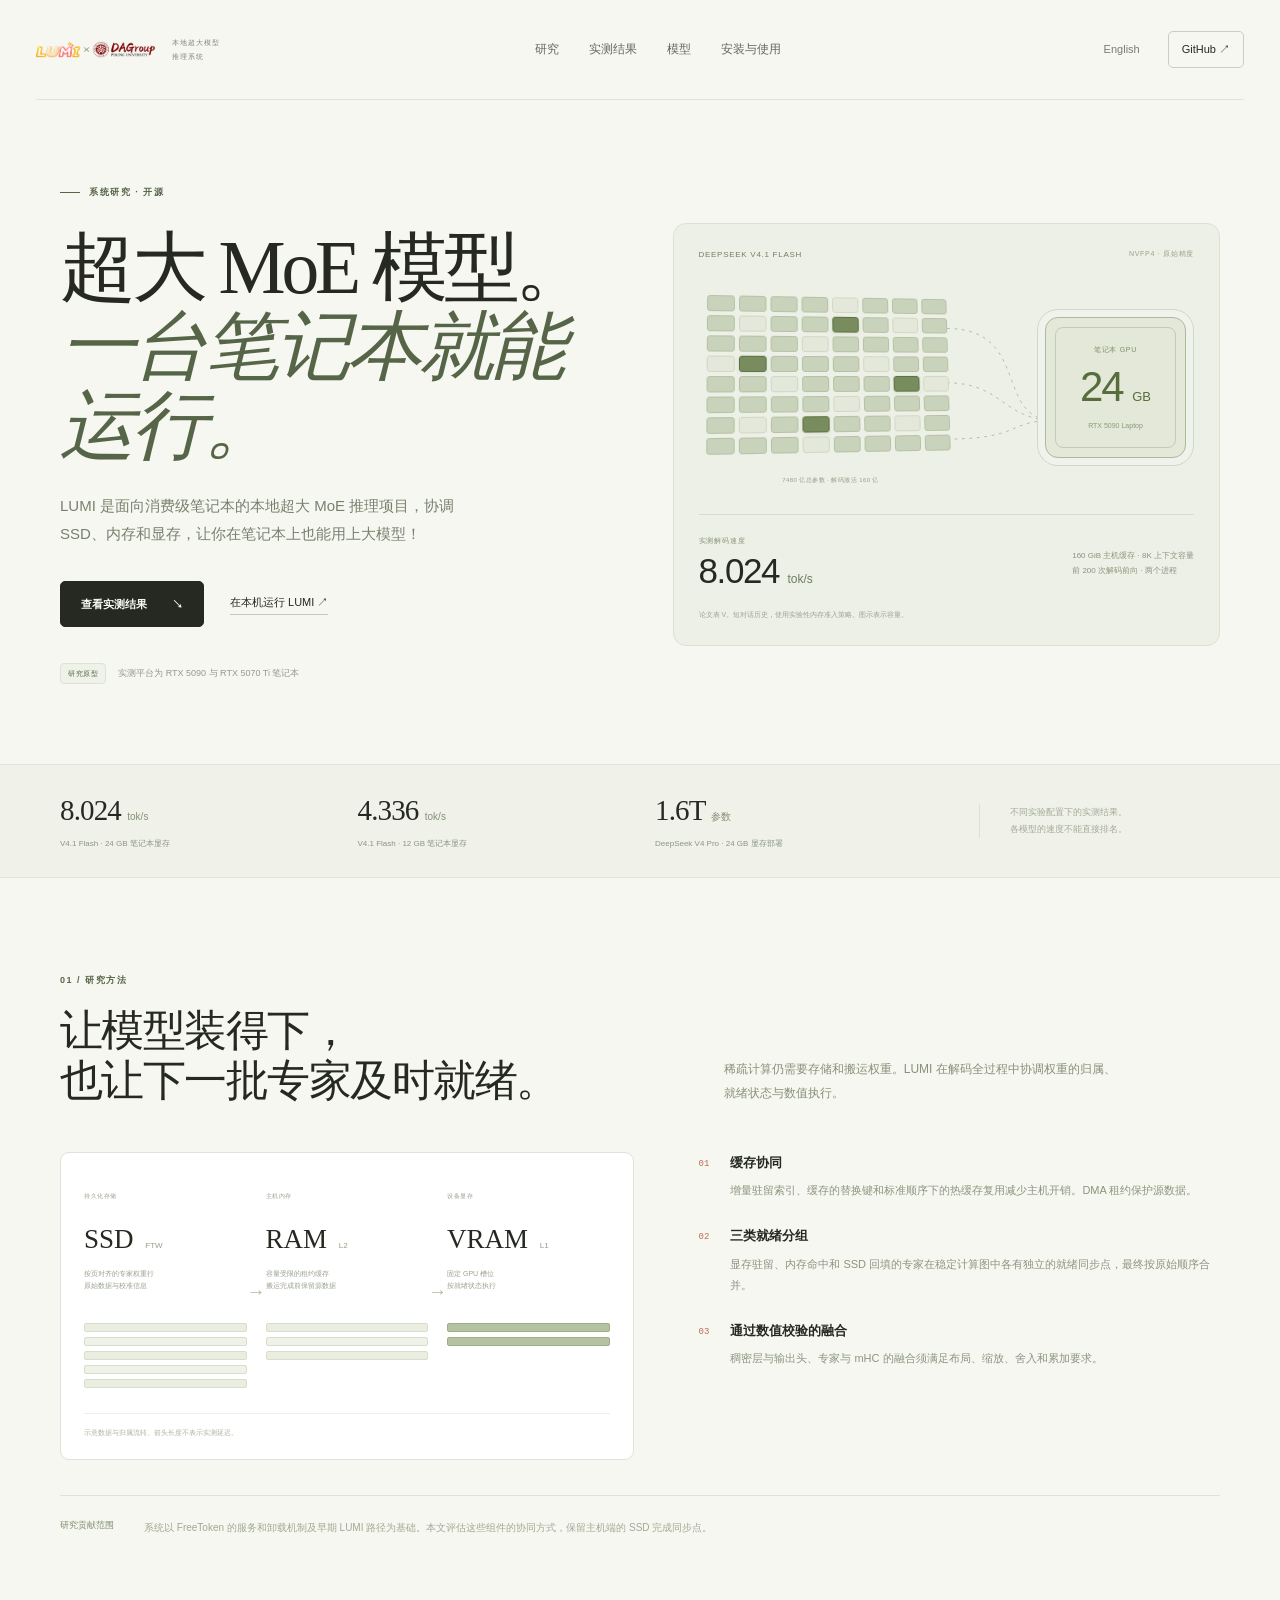
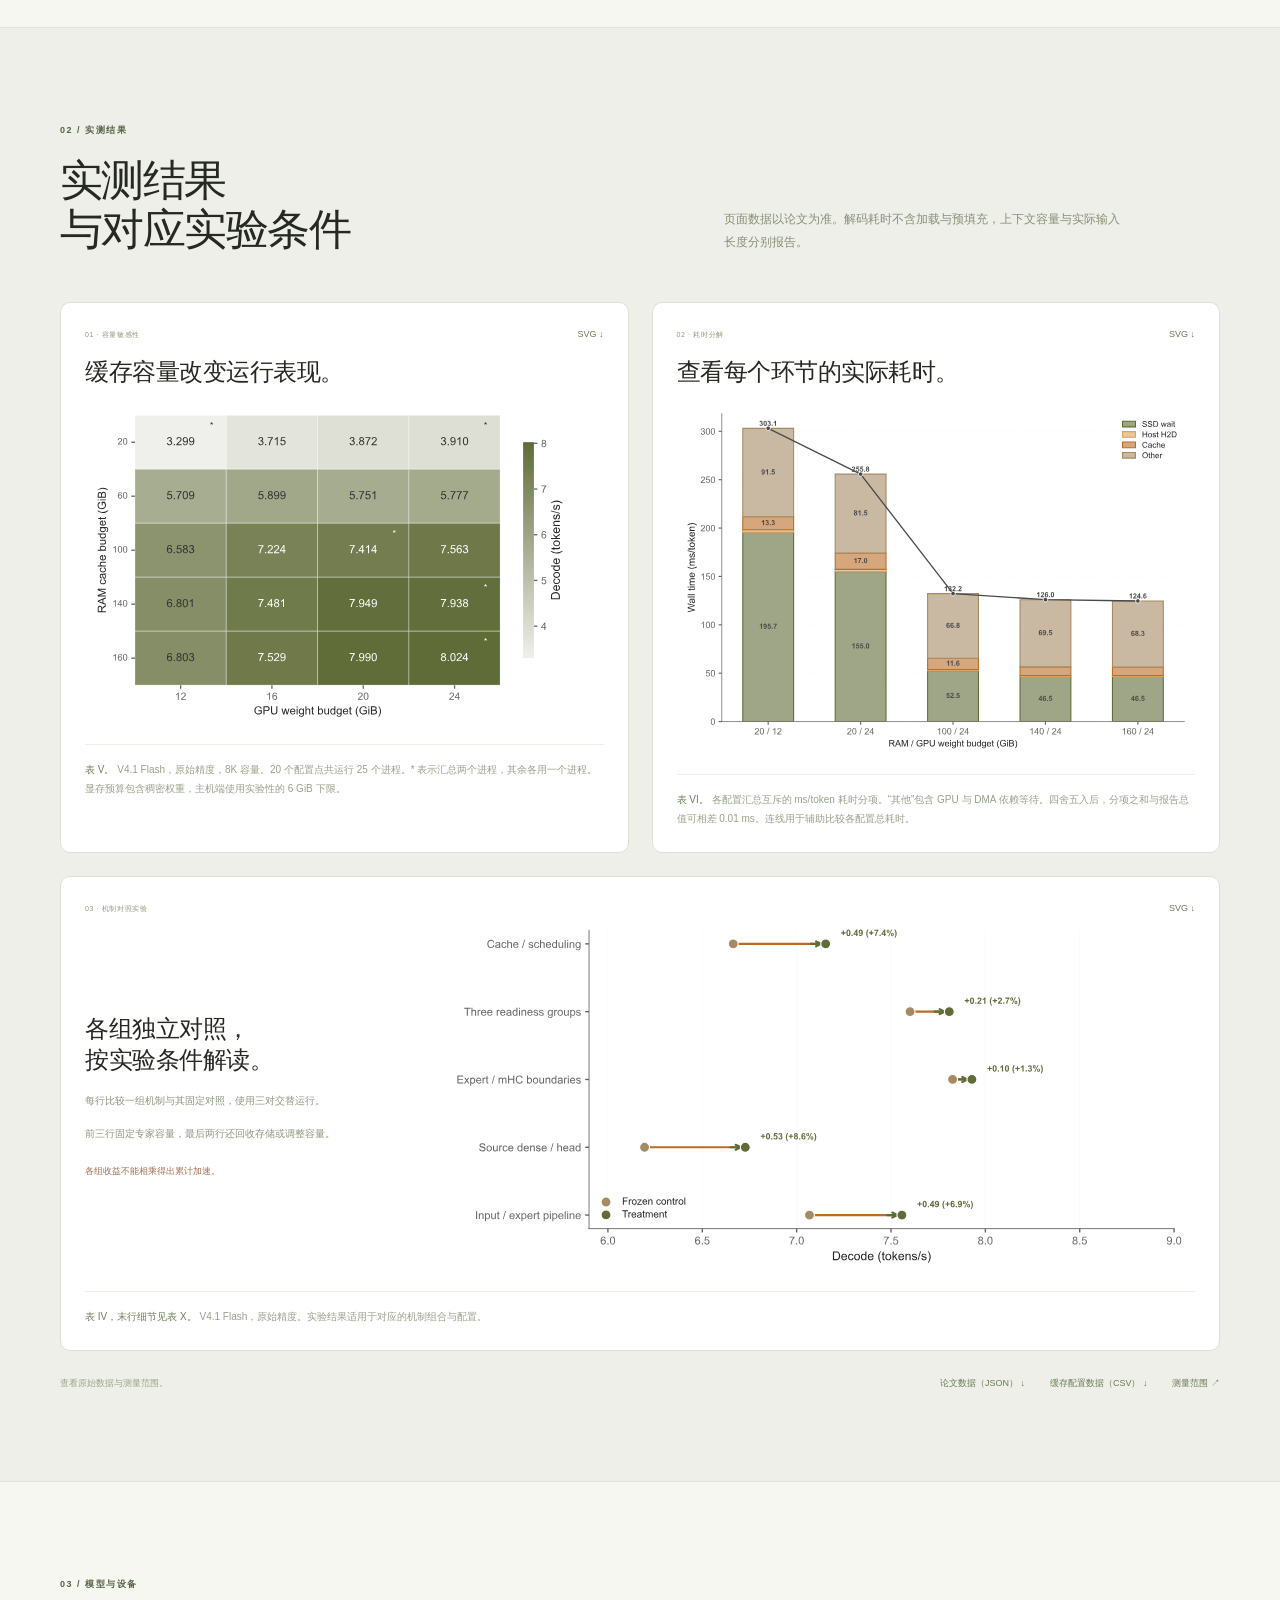
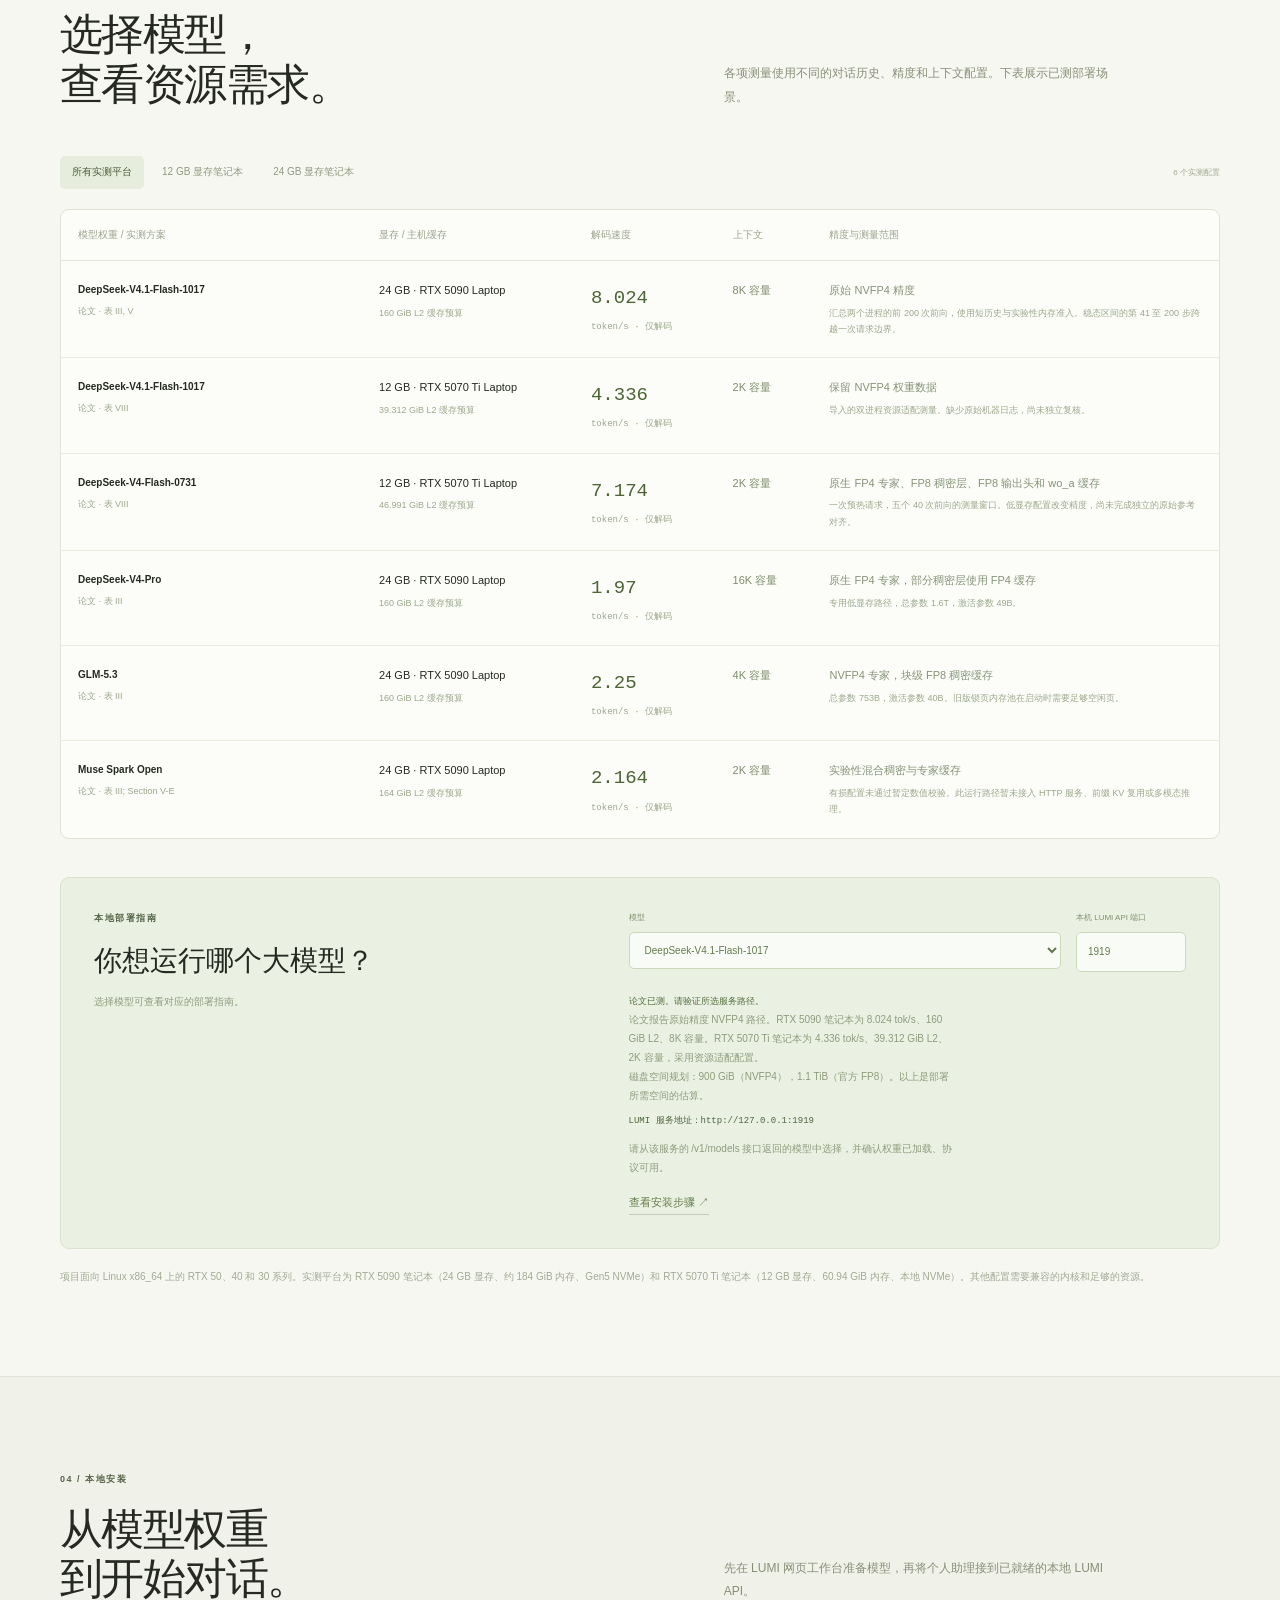
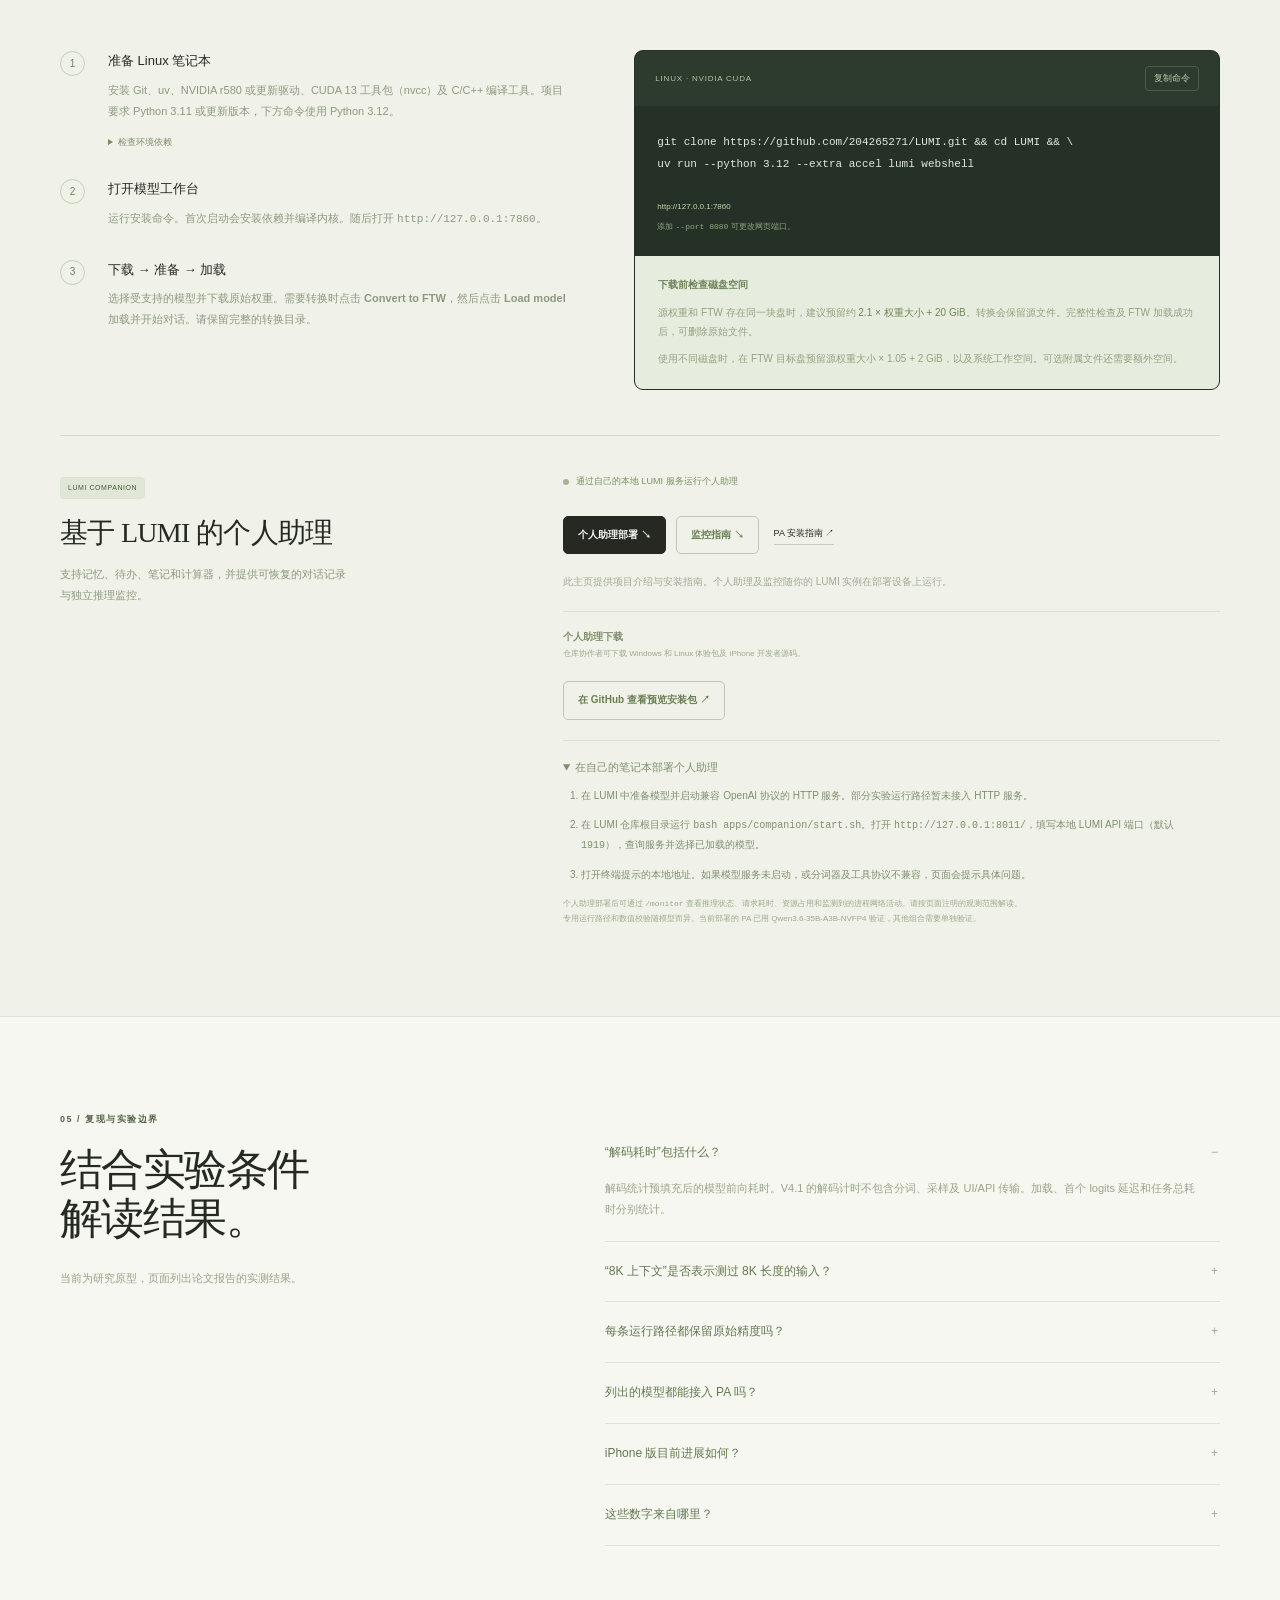
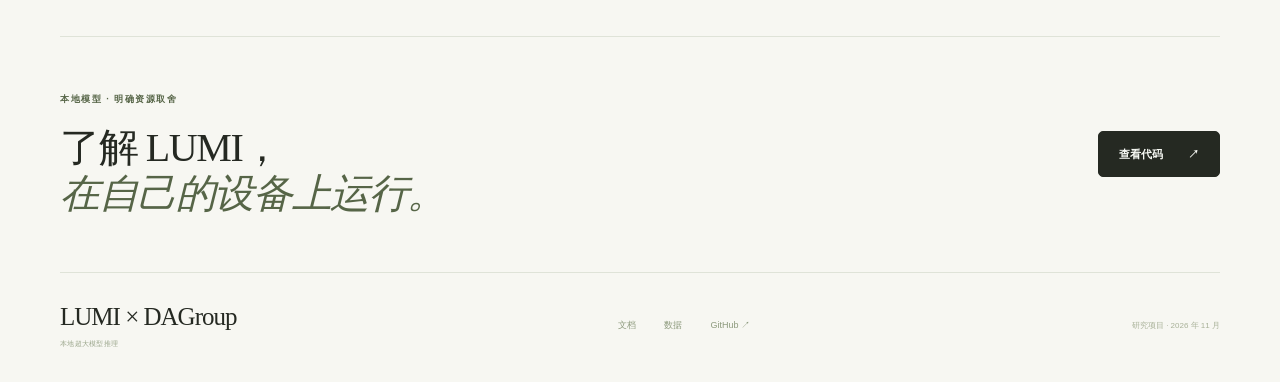
==== zh.html @ c7402ad4 "Add English and Chinese homepage editions" ====
<!doctype html>
<html lang="zh-CN"><head><meta charset="utf-8"><meta name="viewport" content="width=device-width,initial-scale=1"><meta name="description" content="LUMI 协同 SSD、内存与显存，在单张笔记本 GPU 上运行超大 MoE 模型。了解研究成果、实测数据和本地部署方法。"><meta name="theme-color" content="#f7f7f2"><title>LUMI × DAGroup · 本地超大模型推理</title><link rel="icon" type="image/png" href="./assets/lumi-dagroup-icon.png"><link rel="stylesheet" href="./style.css"><link rel="alternate" hreflang="en" href="./index.html"></head>
<body><a class="skip" href="#main">跳转到正文</a>
<header class="site-header"><a class="logo" href="#"><img src="./assets/lumi-dagroup.png" alt="LUMI × DAGroup"><span>本地超大模型<br>推理系统</span></a><nav aria-label="主导航"><a href="#research" data-i18n="navResearch">研究</a><a href="#results" data-i18n="navResults">实测结果</a><a href="#models" data-i18n="navModels">模型</a><a href="#start" data-i18n="navStart">安装与使用</a></nav><div class="header-actions"><a id="language" class="language-link" href="./index.html" lang="en" hreflang="en" aria-label="查看英文版">English</a><a class="code-link" href="https://github.com/204265271/LUMI" target="_blank" rel="noopener">GitHub ↗</a></div></header>
<main id="main"><section class="hero wrap"><div class="hero-copy"><div class="eyebrow"><span class="tiny-line"></span> 系统研究 · 开源</div><h1 data-i18n="heroTitle">超大 MoE 模型。<br><em>一台笔记本就能运行。</em></h1><p class="hero-summary" data-i18n="heroSummary">LUMI 是面向消费级笔记本的本地超大 MoE 推理项目，协调 SSD、内存和显存，让你在笔记本上也能用上大模型！</p><div class="hero-actions"><a class="button primary" href="#results" data-i18n="exploreResults">查看实测结果 <span>↘</span></a><a class="text-button" href="#start" data-i18n="runLocally">在本机运行 LUMI ↗</a></div><div class="hero-foot"><span class="pill">研究原型</span><span data-i18n="heroFoot">实测平台为 RTX 5090 与 RTX 5070 Ti 笔记本</span></div></div>
<div class="hero-visual"><div class="visual-heading"><span>DEEPSEEK V4.1 FLASH</span><span>NVFP4 · 原始精度</span></div><div class="capacity-visual"><div class="weight-field" aria-hidden="true"><div class="weight-grid" id="weightGrid"></div><span class="field-caption">7480 亿总参数 · 解码激活 160 亿</span></div><div class="gpu-block"><div class="chip-line"></div><span>笔记本 GPU</span><b>24 <small>GB</small></b><span class="gpu-caption">RTX 5090 Laptop</span></div><svg class="hero-connection" viewBox="0 0 460 270" aria-hidden="true"><path d="M230 72 C320 72 280 170 345 170"/><path d="M230 130 C290 130 290 170 345 170"/><path d="M230 190 C310 190 295 170 345 170"/></svg></div><div class="hero-result"><div><small>实测解码速度</small><b>8.024 <span>tok/s</span></b></div><p>160 GiB 主机缓存 · 8K 上下文容量<br>前 200 次解码前向 · 两个进程</p></div><div class="visual-note" data-i18n="heroNote">论文表 V。短对话历史，使用实验性内存准入策略。图示表示容量。</div></div></section>
<section class="result-strip"><div class="wrap strip-inner"><div><b>8.024 <small>tok/s</small></b><span>V4.1 Flash · 24 GB 笔记本显存</span></div><div><b>4.336 <small>tok/s</small></b><span>V4.1 Flash · 12 GB 笔记本显存</span></div><div><b>1.6T <small>参数</small></b><span>DeepSeek V4 Pro · 24 GB 显存部署</span></div><p data-i18n="stripNote">不同实验配置下的实测结果。<br>各模型的速度不能直接排名。</p></div></section>

<section id="research" class="wrap section research"><div class="section-top"><div><div class="eyebrow">01 / 研究方法</div><h2 data-i18n="researchTitle">让模型装得下，<br>也让下一批专家及时就绪。</h2></div><p class="section-lead" data-i18n="researchLead">稀疏计算仍需要存储和搬运权重。LUMI 在解码全过程中协调权重的归属、就绪状态与数值执行。</p></div><div class="research-layout"><div class="storage-flow" aria-label="SSD、内存与显存的分层结构"><div class="tier"><small>持久化存储</small><b>SSD <span>FTW</span></b><p>按页对齐的专家权重行<br>原始数据与校准信息</p><div class="tier-rows"><i></i><i></i><i></i><i></i><i></i></div></div><span class="tier-arrow">→</span><div class="tier"><small>主机内存</small><b>RAM <span>L2</span></b><p>容量受限的租约缓存<br>搬运完成前保留源数据</p><div class="tier-rows"><i></i><i></i><i></i></div></div><span class="tier-arrow">→</span><div class="tier gpu-tier"><small>设备显存</small><b>VRAM <span>L1</span></b><p>固定 GPU 槽位<br>按就绪状态执行</p><div class="tier-rows"><i></i><i></i></div></div><p class="flow-caption">示意数据与归属流转。箭头长度不表示实测延迟。</p></div><div class="contributions"><article><span>01</span><div><h3>缓存协同</h3><p>增量驻留索引、缓存的替换键和标准顺序下的热缓存复用减少主机开销。DMA 租约保护源数据。</p></div></article><article><span>02</span><div><h3>三类就绪分组</h3><p>显存驻留、内存命中和 SSD 回填的专家在稳定计算图中各有独立的就绪同步点，最终按原始顺序合并。</p></div></article><article><span>03</span><div><h3>通过数值校验的融合</h3><p>稠密层与输出头、专家与 mHC 的融合须满足布局、缩放、舍入和累加要求。</p></div></article></div></div><div class="research-boundary"><strong>研究贡献范围</strong><p>系统以 FreeToken 的服务和卸载机制及早期 LUMI 路径为基础。本文评估这些组件的协同方式，保留主机端的 SSD 完成同步点。</p></div></section>

<section id="results" class="results-section"><div class="wrap section"><div class="section-top"><div><div class="eyebrow">02 / 实测结果</div><h2 data-i18n="resultsTitle">实测结果<br>与对应实验条件</h2></div><p class="section-lead" data-i18n="resultsLead">页面数据以论文为准。解码耗时不含加载与预填充，上下文容量与实际输入长度分别报告。</p></div>
<div class="evidence-grid"><article class="figure-card"><div class="figure-heading"><span>01 · 容量敏感性</span><a href="./assets/cache-grid.svg" download>SVG ↓</a></div><h3>缓存容量改变运行表现。</h3><a class="figure-image" href="./assets/cache-grid.png" target="_blank" rel="noopener"><img src="./assets/cache-grid.svg" alt="五档内存缓存预算和四档显存权重预算下的解码吞吐量，范围为 3.299 至 8.024 token/s。" loading="lazy"></a><p class="figure-caption"><b>表 V。</b> V4.1 Flash，原始精度，8K 容量。20 个配置点共运行 25 个进程。* 表示汇总两个进程，其余各用一个进程。显存预算包含稠密权重，主机端使用实验性的 6 GiB 下限。</p></article><article class="figure-card"><div class="figure-heading"><span>02 · 耗时分解</span><a href="./assets/wall-partition.svg" download>SVG ↓</a></div><h3>查看每个环节的实际耗时。</h3><a class="figure-image" href="./assets/wall-partition.png" target="_blank" rel="noopener"><img src="./assets/wall-partition.svg" alt="部分缓存配置的耗时分解。“其他”包含排队等待的 GPU 与 DMA 依赖。" loading="lazy"></a><p class="figure-caption"><b>表 VI。</b> 各配置汇总互斥的 ms/token 耗时分项。“其他”包含 GPU 与 DMA 依赖等待。四舍五入后，分项之和与报告总值可相差 0.01 ms。连线用于辅助比较各配置总耗时。</p></article></div>
<article class="figure-card wide-figure"><div class="figure-heading"><span>03 · 机制对照实验</span><a href="./assets/mechanisms.svg" download>SVG ↓</a></div><div class="mechanism-layout"><div><h3>各组独立对照，<br>按实验条件解读。</h3><p>每行比较一组机制与其固定对照，使用三对交替运行。</p><p>前三行固定专家容量，最后两行还回收存储或调整容量。</p><p class="accent-note">各组收益不能相乘得出累计加速。</p></div><a class="figure-image" href="./assets/mechanisms.png" target="_blank" rel="noopener"><img src="./assets/mechanisms.svg" alt="五组机制的对照组与实验组解码速度。各行使用独立对照。" loading="lazy"></a></div><p class="figure-caption"><b>表 IV，末行细节见表 X。</b> V4.1 Flash，原始精度。实验结果适用于对应的机制组合与配置。</p></article>
<div class="data-access"><span>查看原始数据与测量范围。</span><div><a href="./data/results.json" download>论文数据（JSON） ↓</a><a href="./data/cache-grid.csv" download>缓存配置数据（CSV） ↓</a><a href="#scope">测量范围 ↗</a></div></div></div></section>

<section id="models" class="wrap section"><div class="section-top"><div><div class="eyebrow">03 / 模型与设备</div><h2 data-i18n="modelsTitle">选择模型，<br>查看资源需求。</h2></div><p class="section-lead">各项测量使用不同的对话历史、精度和上下文配置。下表展示已测部署场景。</p></div><div class="model-toolbar"><div class="filters" role="group" aria-label="按实测笔记本平台筛选"><button class="selected" data-filter="all">所有实测平台</button><button data-filter="12">12 GB 显存笔记本</button><button data-filter="24">24 GB 显存笔记本</button></div><span id="modelCount"></span></div><div class="table-frame"><table class="model-table"><thead><tr><th>模型权重 / 实测方案</th><th>显存 / 主机缓存</th><th>解码速度</th><th>上下文</th><th>精度与测量范围</th></tr></thead><tbody id="deploymentRows"></tbody></table></div>
<div class="model-planner"><div><div class="eyebrow">本地部署指南</div><h3>你想运行哪个大模型？</h3><p>选择模型可查看对应的部署指南。</p></div><div class="planner-form"><label for="modelSelect">模型</label><select id="modelSelect"></select><label for="apiPort">本机 LUMI API 端口</label><input id="apiPort" type="number" min="1024" max="65535" value="1919"><div id="modelPlan" class="model-plan" aria-live="polite"></div><a href="#start" class="text-button">查看安装步骤 ↗</a></div></div><p class="small-note">项目面向 Linux x86_64 上的 RTX 50、40 和 30 系列。实测平台为 RTX 5090 笔记本（24 GB 显存、约 184 GiB 内存、Gen5 NVMe）和 RTX 5070 Ti 笔记本（12 GB 显存、60.94 GiB 内存、本地 NVMe）。其他配置需要兼容的内核和足够的资源。</p></section>

<section id="start" class="start-section"><div class="wrap section"><div class="section-top"><div><div class="eyebrow">04 / 本地安装</div><h2 data-i18n="startTitle">从模型权重<br>到开始对话。</h2></div><p class="section-lead">先在 LUMI 网页工作台准备模型，再将个人助理接到已就绪的本地 LUMI API。</p></div><div class="install-layout"><div class="install-steps"><article><span>1</span><div><h3>准备 Linux 笔记本</h3><p>安装 Git、uv、NVIDIA r580 或更新驱动、CUDA 13 工具包（nvcc）及 C/C++ 编译工具。项目要求 Python 3.11 或更新版本，下方命令使用 Python 3.12。</p><details><summary>检查环境依赖</summary><pre>nvidia-smi
nvcc --version
git --version
uv --version
g++ --version</pre></details></div></article><article><span>2</span><div><h3>打开模型工作台</h3><p>运行安装命令。首次启动会安装依赖并编译内核。随后打开 <code>http://127.0.0.1:7860</code>。</p></div></article><article><span>3</span><div><h3>下载 → 准备 → 加载</h3><p>选择受支持的模型并下载原始权重。需要转换时点击 <b>Convert to FTW</b>，然后点击 <b>Load model</b> 加载并开始对话。请保留完整的转换目录。</p></div></article></div><div class="command-panel"><div class="command-title"><span>LINUX · NVIDIA CUDA</span><button data-copy="installCommand">复制命令</button></div><pre id="installCommand">git clone https://github.com/204265271/LUMI.git &amp;&amp; cd LUMI &amp;&amp; \
uv run --python 3.12 --extra accel lumi webshell</pre><div class="command-bottom"><span>http://127.0.0.1:7860</span><span>添加 <code>--port 8080</code> 可更改网页端口。</span></div><div class="disk-note"><h4>下载前检查磁盘空间</h4><p>源权重和 FTW 存在同一块盘时，建议预留约 <b>2.1 × 权重大小 + 20 GiB</b>。转换会保留源文件。完整性检查及 FTW 加载成功后，可删除原始文件。</p><p>使用不同磁盘时，在 FTW 目标盘预留源权重大小 × 1.05 + 2 GiB，以及系统工作空间。可选附属文件还需要额外空间。</p></div></div></div>
<div class="pa-guide"><div class="pa-guide-heading"><span class="pill dark">LUMI COMPANION</span><h3>基于 LUMI 的个人助理</h3><p>支持记忆、待办、笔记和计算器，并提供可恢复的对话记录与独立推理监控。</p></div><div class="pa-guide-content"><div class="live-status"><i id="statusDot"></i><span id="liveStatus">在自己的设备上运行个人助理</span><small id="liveModel"></small></div><div class="pa-actions"><a class="button primary" id="companionLink" href="#pa-setup">个人助理部署 ↘</a><a class="button outline" id="monitorLink" href="#pa-monitoring">监控指南 ↘</a><a class="text-button" href="https://github.com/204265271/LUMI/blob/main/apps/companion/README.md" target="_blank" rel="noopener">PA 安装指南 ↗</a></div><p class="small-note">此主页提供项目介绍与安装指南。个人助理及监控随你的 LUMI 实例在部署设备上运行。</p><section id="pa-downloads" class="pa-instructions"><h4>个人助理下载</h4><p>仓库协作者可下载 Windows 和 Linux 体验包及 iPhone 开发者源码。</p><div class="pa-actions"><a class="button outline" href="https://github.com/204265271/LUMI/releases/tag/pa-preview-setup2">在 GitHub 查看预览安装包 ↗</a></div></section><details id="pa-setup" class="pa-instructions" open><summary>在自己的笔记本部署个人助理</summary><ol><li>在 LUMI 中准备模型并启动兼容 OpenAI 协议的 HTTP 服务。部分实验运行路径暂未接入 HTTP 服务。</li><li>在 LUMI 仓库根目录运行 <code>bash apps/companion/start.sh</code>。打开 <code>http://127.0.0.1:8011/</code>，填写本地 LUMI API 端口（默认 <code>1919</code>），查询服务并选择已加载的模型。</li><li>打开终端提示的本地地址。如果模型服务未启动，或分词器及工具协议不兼容，页面会提示具体问题。</li></ol><p id="pa-monitoring">个人助理部署后可通过 <code>/monitor</code> 查看推理状态、请求耗时、资源占用和监测到的进程网络活动。请按页面注明的观测范围解读。</p><p>专用运行路径和数值校验随模型而异。当前部署的 PA 已用 Qwen3.6-35B-A3B-NVFP4 验证，其他组合需要单独验证。</p></details></div></div></div></section>

<section id="scope" class="wrap section scope-section"><div class="eyebrow">05 / 复现与实验边界</div><div class="scope-layout"><div><h2 data-i18n="scopeTitle">结合实验条件<br>解读结果。</h2><p>当前为研究原型，页面列出论文报告的实测结果。</p></div><div class="faq"><details open><summary>“解码耗时”包括什么？</summary><p>解码统计预填充后的模型前向耗时。V4.1 的解码计时不包含分词、采样及 UI/API 传输。加载、首个 logits 延迟和任务总耗时分别统计。</p></details><details><summary>“8K 上下文”是否表示测过 8K 长度的输入？</summary><p>除非明确报告实际输入长度，这里指分配的上下文容量。主要解码实验使用短历史。已填充状态的数值对齐检查不覆盖满长预填充性能和长文档准确率。</p></details><details><summary>每条运行路径都保留原始精度吗？</summary><p>V4.1 原始精度、低显存稠密缓存和 Muse 有损实验是不同配置。Muse 可选混合缓存未通过暂定数值校验。各项结果都注明了精度设置。</p></details><details><summary>列出的模型都能接入 PA 吗？</summary><p>接入需要已部署的 LUMI HTTP 服务、兼容的分词和工具协议。Muse 的实验运行路径尚未接入 HTTP，Qwen3.8-Flash-Next 是计划中的集成项。</p></details><details><summary>iPhone 版目前进展如何？</summary><p>iPhone 版的目标是在设备上离线推理。开发者可用 Xcode 构建当前源码，面向普通测试用户的签名分发仍待完成。</p></details><details><summary>这些数字来自哪里？</summary><p>数据以论文手稿 <i>LUMI: Efficient Large MoE Inference on a Single Laptop GPU</i> 为准。导入的 5070 Ti 结果有对应的验证范围说明。上方提供表格数据下载。</p></details></div></div></section>
<section class="closing wrap"><div><span class="eyebrow">本地模型 · 明确资源取舍</span><h2>了解 LUMI，<br><em>在自己的设备上运行。</em></h2></div><a class="button primary" href="https://github.com/204265271/LUMI" target="_blank" rel="noopener">查看代码 <span>↗</span></a></section>
</main><footer class="wrap"><a class="footer-logo" href="#">LUMI × DAGroup<span>本地超大模型推理</span></a><div><a href="#start">文档</a><a href="./data/results.json">数据</a><a href="https://github.com/204265271/LUMI" target="_blank" rel="noopener">GitHub ↗</a></div><small>研究项目 · 2026 年 11 月</small></footer><div id="toast" role="status" class="toast hidden"></div><script src="./site-config.js" defer></script><script src="./zh.js" defer></script><script src="./app.js?v=2" defer></script></body></html>
---- style.css ----
:root{--bg:#f7f7f2;--paper:#fff;--ink:#252922;--muted:#767d71;--line:#dfe3d8;--olive:#566547;--orange:#b96e4e;--pale:#eaf0e1;--soft:#eeeee6}*{box-sizing:border-box}html{scroll-behavior:smooth;scroll-padding-top:90px}body{margin:0;background:var(--bg);color:var(--ink);font:14px/1.65 Arial,"Microsoft YaHei",sans-serif;-webkit-font-smoothing:antialiased}button,input,select{font:inherit}a{color:inherit;text-decoration:none}button,a,input,select,summary{outline-offset:5px}button,summary{cursor:pointer}button{color:inherit}img{max-width:100%;display:block}h1,h2,h3,h4,p{margin:0}button{border:0;background:none}.wrap{width:min(1160px,calc(100% - 72px));margin-inline:auto}.site-header{height:100px;display:flex;align-items:center;justify-content:space-between;width:min(1360px,calc(100% - 72px));margin:auto;border-bottom:1px solid var(--line);gap:25px}.logo{display:flex;align-items:center;gap:17px}.logo img{width:119px;height:54px;object-fit:contain}.logo span{font-size:7px;letter-spacing:.14em;color:#818777;line-height:1.9}.site-header nav{display:flex;gap:30px;font-size:12px;color:#62695b}.site-header nav a:hover{color:var(--orange)}.header-actions{display:flex;align-items:center;gap:20px;font-size:11px}.language-link{color:var(--muted);padding:8px;white-space:nowrap}.code-link{border:1px solid #c7cfc0;padding:8px 13px;border-radius:5px}.hero{display:grid;grid-template-columns:1fr 1fr;gap:65px;align-items:center;padding-top:85px;padding-bottom:80px}.eyebrow{font-size:9px;letter-spacing:.17em;font-weight:600;color:var(--olive);display:flex;align-items:center;gap:9px}.tiny-line{display:inline-block;width:20px;height:1px;background:var(--olive)}h1{font:500 clamp(52px,5.9vw,82px)/1.05 Georgia,"Times New Roman","Microsoft YaHei",serif;letter-spacing:-.055em;margin-top:28px}h1 em,h2 em{font-weight:400;color:var(--olive)}.hero-summary{font-size:15px;color:#77816d;max-width:410px;line-height:1.9;margin-top:26px}.hero-actions{display:flex;align-items:center;gap:26px;margin-top:32px}.button{display:inline-flex;align-items:center;justify-content:center;gap:25px;border-radius:5px;padding:13px 20px;font-size:11px;font-weight:600;white-space:nowrap;transition:background .15s,transform .15s}.button.primary{background:var(--ink);color:#f8faf5;border:1px solid var(--ink)}.button.primary:hover{background:var(--olive);border-color:var(--olive);transform:translateY(-1px)}.text-button{font-size:11px;border-bottom:1px solid #c3cbb9;padding-bottom:3px}.text-button:hover{color:var(--orange)}.hero-foot{display:flex;gap:12px;align-items:center;margin-top:36px;font-size:9px;color:#939a8a}.pill{display:inline-block;border:1px solid #dce4d1;border-radius:4px;padding:4px 7px;font-size:7px;letter-spacing:.08em;color:var(--olive);background:#eef2e9;white-space:nowrap}.pill.dark{background:#e1e7d7;color:#45563b}.hero-visual{background:#edf0e6;border:1px solid #dce1d0;border-radius:13px;padding:24px 25px;position:relative}.visual-heading{display:flex;justify-content:space-between;font-size:8px;letter-spacing:.09em;color:#747f65;gap:12px}.visual-heading span:last-child{color:#97a087;font-size:7px}.capacity-visual{height:253px;position:relative;display:flex;align-items:center;justify-content:space-between;padding:25px 8px 25px 4px}.weight-field{width:53%;z-index:2}.weight-grid{display:grid;grid-template-columns:repeat(8,1fr);gap:4px;transform:perspective(600px) rotateY(8deg) rotateX(5deg);padding:6px}.weight-grid i{height:16px;background:#c9d2bb;border:1px solid #b6c1a4;border-radius:3px}.weight-grid i:nth-child(5n){background:#e4e8db;border-color:#cfd8c1}.weight-grid i:nth-child(13n){background:#788c5e;border-color:#5b7240;box-shadow:0 1px 4px #3e5e321f}.field-caption{font-size:6px;letter-spacing:.07em;display:block;text-align:center;margin-top:18px;color:#939d85}.gpu-block{width:141px;height:141px;border:1px solid #adb99d;display:flex;align-items:center;justify-content:center;flex-direction:column;border-radius:13px;background:#e3e8d9;box-shadow:0 0 0 7px #f0f3eb,0 0 0 8px #d1d9c5;z-index:3;position:relative}.gpu-block>span:first-of-type{font-size:7px;letter-spacing:.1em;color:#7c8d68}.gpu-block b{font-size:42px;font-weight:500;color:#576d3c;letter-spacing:-.05em;line-height:1.3;margin-top:4px}.gpu-block b small{font-size:13px;letter-spacing:0}.gpu-caption{font-size:7px;color:#8b9c76;margin-top:6px}.chip-line{position:absolute;inset:9px;border:1px solid #c1cdb0;border-radius:8px;pointer-events:none}.hero-connection{position:absolute;inset:0;width:100%;height:100%;pointer-events:none;z-index:1}.hero-connection path{stroke:#aebca0;fill:none;stroke-width:1;stroke-dasharray:3 5}.hero-result{border-top:1px solid #d4ddc7;padding-top:20px;display:flex;align-items:center;justify-content:space-between;gap:20px}.hero-result small{display:block;font-size:7px;letter-spacing:.13em;color:#869476;margin-bottom:5px}.hero-result b{font-size:35px;font-weight:500;letter-spacing:-.04em;line-height:1.1}.hero-result b span{font-size:12px;letter-spacing:0;font-weight:400;color:#6e7d5f}.hero-result p{font-size:8px;color:#8a957d;line-height:1.9}.visual-note{font-size:7px;color:#9aa38f;line-height:1.8;margin-top:18px}.result-strip{border-top:1px solid var(--line);border-bottom:1px solid var(--line);background:#f0f2ea}.strip-inner{display:grid;grid-template-columns:1fr 1fr 1.1fr .9fr;padding-top:27px;padding-bottom:27px;gap:30px;align-items:center}.strip-inner b{font:500 29px/1.3 Georgia,serif;letter-spacing:-.03em}.strip-inner small{font:10px Arial,sans-serif;color:#839176;letter-spacing:0}.strip-inner span{display:block;font-size:8px;color:#8a9580;margin-top:7px}.strip-inner p{font-size:9px;color:#a1aa96;border-left:1px solid #dce2d3;padding-left:30px;line-height:1.9}.section{padding-top:95px;padding-bottom:90px}.section-top{display:grid;grid-template-columns:1fr .85fr;gap:80px;align-items:end;margin-bottom:47px}h2{font:500 43px/1.15 Georgia,"Times New Roman","Microsoft YaHei",serif;letter-spacing:-.035em;margin-top:18px}.section-lead{font-size:12px;line-height:1.95;color:#879079;max-width:400px}.research-layout{display:grid;grid-template-columns:1.1fr 1fr;gap:65px;align-items:start}.storage-flow{display:grid;grid-template-columns:1fr 19px 1fr 19px 1fr;background:#fff;border:1px solid var(--line);border-radius:9px;padding:29px 23px 20px;align-items:center}.tier{min-width:0}.tier>small{font-size:6px;letter-spacing:.09em;color:#96a18b}.tier b{display:block;font:500 27px/1.5 Georgia,serif;margin:14px 0 8px}.tier b span{font:8px Arial,sans-serif;color:#94a183;margin-left:5px}.tier p{font-size:7px;color:#97a18c;line-height:1.8;min-height:39px}.tier-rows{display:grid;gap:5px;margin-top:16px;min-height:78px;align-content:start}.tier-rows i{height:9px;background:#e9eee1;border:1px solid #d6dfc9;border-radius:2px}.tier-rows i:nth-child(2n){background:#eff2e9}.gpu-tier .tier-rows i{background:#b6c3a3;border-color:#9eaf85}.tier-arrow{font-size:19px;color:#b2be9f;align-self:center;text-align:center}.flow-caption{grid-column:1/-1;font-size:7px;color:#abb39f;line-height:1.8;border-top:1px solid #edf0e6;padding-top:13px;margin-top:12px}.contributions article{display:flex;gap:21px;margin-bottom:24px}.contributions article>span{font-size:9px;color:var(--orange);margin-top:5px;font-family:Consolas,monospace}.contributions h3{font-size:13px;font-weight:600;margin-bottom:7px}.contributions p{font-size:10px;color:#8a957e;line-height:1.9}.research-boundary{display:flex;gap:30px;border-top:1px solid var(--line);padding-top:22px;margin-top:35px}.research-boundary strong{font-size:9px;font-weight:500;white-space:nowrap;color:#7e8d6e}.research-boundary p{font-size:9px;color:#a0a992;line-height:1.9;max-width:850px}.results-section{background:#eeeFE8;border-top:1px solid var(--line);border-bottom:1px solid var(--line)}.evidence-grid{display:grid;grid-template-columns:1fr 1fr;gap:23px}.figure-card{background:#fff;border:1px solid #dce2d2;border-radius:10px;padding:24px}.figure-heading{display:flex;justify-content:space-between;align-items:center;gap:20px;font-size:7px;letter-spacing:.09em;color:#8c9a7e}.figure-heading a{font-size:9px;color:#6a7a58;letter-spacing:0}.figure-card h3{font:500 24px/1.3 Georgia,serif;letter-spacing:-.02em;margin-top:15px;margin-bottom:15px}.figure-image{display:block}.figure-image img{width:100%;background:#fff;object-fit:contain}.evidence-grid .figure-image{min-height:270px;display:flex;align-items:center}.figure-caption{font-size:8px;line-height:1.9;color:#97a18b;border-top:1px solid #edf0e7;margin-top:15px;padding-top:15px}.figure-caption b{font-weight:500;color:#70815b}.wide-figure{margin-top:23px}.mechanism-layout{display:grid;grid-template-columns:.6fr 1.4fr;align-items:center;gap:35px}.mechanism-layout p{font-size:10px;color:#8b977e;line-height:1.9;margin-bottom:14px}.mechanism-layout .accent-note{color:#a26e50;font-size:9px;margin-top:20px}.data-access{display:flex;align-items:center;justify-content:space-between;gap:20px;font-size:9px;color:#9ba58d;margin-top:25px}.data-access>div{display:flex;gap:25px}.data-access a{color:#697b54}.model-toolbar{display:flex;align-items:center;justify-content:space-between;margin-bottom:20px}.filters{display:flex;gap:6px}.filters button{font-size:10px;color:#8e9b7f;border-radius:5px;padding:8px 12px}.filters .selected{color:#485c39;background:#e6eddd}.model-toolbar>span{font-size:8px;color:#a0a990}.table-frame{border:1px solid var(--line);border-radius:9px;overflow:auto;background:#fcfdf9}table{width:100%;border-collapse:collapse;text-align:left}.model-table{min-width:880px}th{font-weight:500;font-size:8px;color:#9ba48e;padding:17px 17px;border-bottom:1px solid var(--line)}td{font-size:10px;padding:20px 17px;border-bottom:1px solid #e9eddf;vertical-align:top;line-height:1.8}.model-table tr:last-child td{border-bottom:0}.model-table td:first-child{width:26%;font-weight:600;font-size:10px}.model-table td:last-child{max-width:330px;color:#859377}.model-table td small{font-weight:400;font-size:8px;color:#9aa78b;display:block;line-height:1.8;margin-top:4px}.model-table .tps{font-family:Consolas,monospace;font-size:19px;font-weight:500;color:#4c6535;white-space:nowrap}.model-table .table-context{white-space:nowrap;color:#7c8c69}.model-planner{display:grid;grid-template-columns:1fr 1.2fr;gap:70px;margin-top:38px;background:#eaf0e2;border:1px solid #d9e2ce;border-radius:9px;padding:33px}.model-planner h3{font:500 28px/1.25 Georgia,serif;margin:17px 0 14px}.model-planner p{font-size:10px;line-height:1.9;color:#8e9c7c;max-width:330px}.planner-form{display:grid;grid-template-columns:1fr 110px;gap:8px 15px;align-items:start}.planner-form label{font-size:8px;color:#83916e;grid-row:1}.planner-form select,.planner-form input{width:100%;background:#f9fcf6;border:1px solid #ccd9bc;border-radius:5px;padding:11px;color:#647a4e;font-size:10px;min-width:0;grid-row:2}.planner-form label[for=apiPort]{grid-column:2}.planner-form select{grid-column:1}.planner-form input{grid-column:2}.model-plan{grid-column:1/-1;font-size:9px;line-height:1.9;color:#859674;padding:13px 0 8px}.model-plan strong{color:#526d3d;font-weight:500}.model-plan code{display:block;margin:8px 0;color:#4d653d;overflow-wrap:anywhere}.planner-form .text-button{justify-self:start;grid-column:1/-1;color:#647e4b}.small-note{font-size:9px;color:#a1ab94;line-height:1.9;margin-top:18px}.start-section{background:#f0f1e9;border-block:1px solid var(--line)}.install-layout{display:grid;grid-template-columns:1fr 1.15fr;gap:65px;align-items:start}.install-steps article{display:flex;gap:23px;margin-bottom:29px}.install-steps article>span{display:flex;align-items:center;justify-content:center;flex:0 0 25px;width:25px;height:25px;border:1px solid #c4cfb5;border-radius:50%;font-size:10px;color:#6e8255;margin-top:1px}.install-steps h3{font-size:13px;font-weight:500;margin-bottom:8px}.install-steps p{font-size:10px;color:#8c9a7e;line-height:1.9}.install-steps details{margin-top:13px;color:#7b8c68;font-size:9px}.install-steps details pre{background:#e8eee0;padding:14px;font-size:10px;line-height:2}.command-panel{background:#253126;border:1px solid #253126;border-radius:9px;overflow:hidden;color:#dbe6ce}.command-title{display:flex;align-items:center;justify-content:space-between;background:#2d3a2e;padding:15px 20px;font-size:8px;letter-spacing:.1em;color:#b4c7a1}.command-title button{color:#bacbab;font-size:9px;border:1px solid #4d5c45;border-radius:4px;padding:4px 8px;letter-spacing:0}.command-panel>pre{white-space:pre-wrap;overflow-wrap:anywhere;font:11px/2 Consolas,monospace;padding:25px 22px;margin:0;color:#e3e8da}.command-bottom{display:flex;flex-direction:column;gap:7px;padding:0 22px 22px;font-size:8px;color:#91a780}.command-bottom>span:first-child{color:#c1d7a7}.disk-note{background:#e6ecde;color:#70845a;padding:21px 23px}.disk-note h4{font-size:10px;margin-bottom:10px;font-weight:600}.disk-note p{font-size:9px;line-height:1.9;color:#93a281;margin-top:8px}.disk-note b{font-weight:500;color:#6f8655}.pa-guide{display:grid;grid-template-columns:.8fr 1.2fr;gap:65px;border-top:1px solid #d4ddc8;margin-top:45px;padding-top:38px}.pa-guide-heading h3{font:500 28px/1.3 Georgia,serif;letter-spacing:-.025em;margin:16px 0 13px}.pa-guide-heading p{font-size:11px;color:#8c9a7b;line-height:1.9;max-width:290px}.live-status{display:flex;align-items:center;gap:7px;flex-wrap:wrap;font-size:9px;color:#79905f}.live-status i{width:6px;height:6px;border-radius:50%;background:#a6b494}.live-status i.online{background:#6e9555;box-shadow:0 0 0 3px #6e955511}.live-status small{font-size:8px;color:#9caa8a;display:block;flex-basis:100%;margin-left:13px}.pa-actions{display:flex;align-items:center;gap:10px;flex-wrap:wrap;margin-top:20px}.pa-actions .button{font-size:10px;padding:10px 14px;gap:10px}.button.outline{border:1px solid #becbb0;color:#6a8053}.pa-actions .text-button{font-size:9px;margin-left:5px}.pa-instructions{font-size:10px;color:#7f906d;margin-top:20px;border-top:1px solid #d9e1cf;padding-top:17px}.pa-instructions summary{font-size:11px}.pa-instructions ol{padding-left:18px;font-size:9px;line-height:1.9;margin-bottom:12px}.pa-instructions li{margin:10px 0}.pa-instructions>p{font-size:8px;color:#9baa8a;line-height:1.9}.scope-layout{display:grid;grid-template-columns:.85fr 1.15fr;gap:90px}.scope-layout>div>p{font-size:11px;color:#97a387;max-width:270px;margin-top:24px;line-height:1.9}.faq details{border-bottom:1px solid var(--line);padding:20px 0}.faq details:first-child{padding-top:16px}.faq summary{font-size:12px;color:#62794f;list-style:none;position:relative;padding-right:24px}.faq summary::-webkit-details-marker{display:none}.faq summary::after{content:'+';position:absolute;right:2px;top:0;color:#a2af92}.faq details[open] summary::after{content:'−'}.faq p{font-size:10px;line-height:1.95;color:#98a48a;margin-top:15px;padding-right:20px}.closing{display:flex;align-items:center;justify-content:space-between;border-top:1px solid var(--line);padding-block:55px;gap:30px}.closing h2{font-size:40px}.closing .button{align-self:center}footer{display:flex;align-items:center;justify-content:space-between;gap:30px;border-top:1px solid var(--line);padding-top:30px;padding-bottom:35px}.footer-logo{font:500 25px Georgia,serif;letter-spacing:-.04em}.footer-logo span{display:block;font:7px Arial,sans-serif;letter-spacing:.04em;color:#9ca78d;margin-top:8px}footer>div{display:flex;gap:28px;font-size:9px;color:#8d9a7d}footer>small{font-size:8px;color:#a8b198}.toast{position:fixed;bottom:25px;right:25px;border-radius:6px;padding:13px 22px;background:#354b2b;color:#edf3e5;font-size:12px;box-shadow:0 6px 30px #1231;z-index:30}.hidden{display:none!important}.skip{position:fixed;top:-60px;left:10px;z-index:50;background:white;padding:10px}.skip:focus{top:10px}code{font-family:Consolas,monospace}section[id]{scroll-margin-top:25px}
@media(min-width:1600px){.hero{padding-block:100px}.hero-summary{font-size:16px}.site-header{height:110px}}@media(max-width:1050px){.wrap{width:calc(100% - 44px)}.site-header{width:calc(100% - 44px);height:85px}.logo span{display:none}.site-header nav{gap:17px}.hero{gap:35px;padding-block:55px}.hero-result b{font-size:29px}.visual-heading{font-size:6px}.hero-result p{font-size:7px}.gpu-block{width:110px;height:120px}.hero-actions{gap:18px}.hero-foot{flex-wrap:wrap;gap:6px}.section-top{gap:45px}.research-layout{gap:30px}.storage-flow{padding:23px 17px}.tier p{font-size:6px}.install-layout{gap:35px}.mechanism-layout{grid-template-columns:.5fr 1.5fr;gap:20px}.model-planner{gap:35px}.pa-guide{gap:35px}.scope-layout{gap:40px}.header-actions{gap:9px}.figure-card{padding:20px}.evidence-grid .figure-image{min-height:230px}}
@media(max-width:760px){.site-header{height:78px}.site-header nav{display:none}.logo img{width:100px;height:46px}.hero{grid-template-columns:1fr;padding-top:45px;gap:40px;padding-bottom:45px}.hero-copy{max-width:560px}h1{font-size:64px}.hero-summary{font-size:14px;max-width:480px}.hero-visual{max-width:560px;width:100%;justify-self:center}.capacity-visual{height:230px}.visual-heading{font-size:8px}.gpu-block{width:140px;height:140px}.hero-result b{font-size:35px}.hero-result p{font-size:9px}.visual-note{font-size:8px}.strip-inner{grid-template-columns:1fr 1fr;gap:23px}.strip-inner b{font-size:28px}.strip-inner p{border-left:0;padding-left:0}.strip-inner span{font-size:8px}.section{padding-block:60px}.section-top{grid-template-columns:1fr;gap:23px;margin-bottom:30px}.section-lead{font-size:12px;max-width:none}h2{font-size:36px}.research-layout{grid-template-columns:1fr;gap:30px}.storage-flow{padding:27px 22px}.tier p{font-size:8px}.tier>small{font-size:7px}.contributions{display:grid;gap:0}.contributions article{margin-bottom:19px}.contributions p{font-size:11px}.research-boundary{display:block;margin-top:15px}.research-boundary p{margin-top:10px}.evidence-grid{grid-template-columns:1fr}.evidence-grid .figure-image{min-height:0}.figure-caption{font-size:9px}.mechanism-layout{grid-template-columns:1fr;gap:5px}.mechanism-layout p{font-size:11px}.mechanism-layout .accent-note{margin:0}.figure-card h3{font-size:25px}.data-access{display:block;line-height:1.8}.data-access>div{gap:15px;flex-wrap:wrap;margin-top:10px}.filters{gap:2px}.filters button{font-size:9px;padding:7px}.model-toolbar>span{font-size:7px}.model-planner{grid-template-columns:1fr;padding:25px;gap:25px}.model-planner p{font-size:11px;max-width:none}.planner-form{grid-template-columns:1fr 95px;gap:8px}.planner-form select,.planner-form input{font-size:10px;padding:11px 7px}.model-plan{font-size:10px}.small-note{font-size:10px}.install-layout{grid-template-columns:1fr;gap:15px}.install-steps p{font-size:11px}.command-panel>pre{font-size:12px}.disk-note p{font-size:10px}.pa-guide{grid-template-columns:1fr;gap:24px}.pa-guide-heading p{max-width:none;font-size:12px}.pa-guide-content .small-note{font-size:10px}.pa-instructions ol{font-size:10px}.pa-instructions>p{font-size:10px}.scope-layout{grid-template-columns:1fr;gap:25px}.scope-layout>div>p{max-width:none;font-size:12px;margin-top:17px}.faq summary{font-size:12px}.faq p{font-size:11px}.closing{display:block}.closing .button{margin-top:27px}.closing h2{font-size:35px}footer{flex-wrap:wrap;gap:24px}footer>small{flex-basis:100%}.figure-card{padding:19px}.hero-foot{margin-top:25px}}
@media(prefers-reduced-motion:reduce){html{scroll-behavior:auto}.button{transition:none}}
.chinese-guide{width:min(720px,94vw);max-height:88vh;overflow:auto;border:1px solid #d2dbc6;border-radius:13px;padding:35px;background:#f9fbf5;color:#526744}.chinese-guide::backdrop{background:#1e2c2455;backdrop-filter:blur(4px)}.chinese-guide .guide-close{float:right;font-size:26px;color:#9bab8c}.chinese-guide h2{font-size:32px;margin:18px 0 22px}.chinese-guide p,.chinese-guide li{font-size:12px;line-height:2;color:#7c9069}.chinese-guide ol{padding-left:20px;margin:23px 0}.chinese-guide li{margin:13px 0}.chinese-guide .guide-note{font-size:10px;color:#9cae8a}.guide-buttons{display:flex;gap:12px;margin-top:26px;flex-wrap:wrap}.figure-caption{font-size:10px}.small-note{font-size:10px}.contributions p{font-size:11px}.model-table td{font-size:11px}.model-table td small{font-size:9px}.model-table th{font-size:10px}.install-steps p{font-size:11px}.disk-note p{font-size:10px}.research-boundary p{font-size:10px}.faq p{font-size:11px}.pa-instructions ol{font-size:10px}
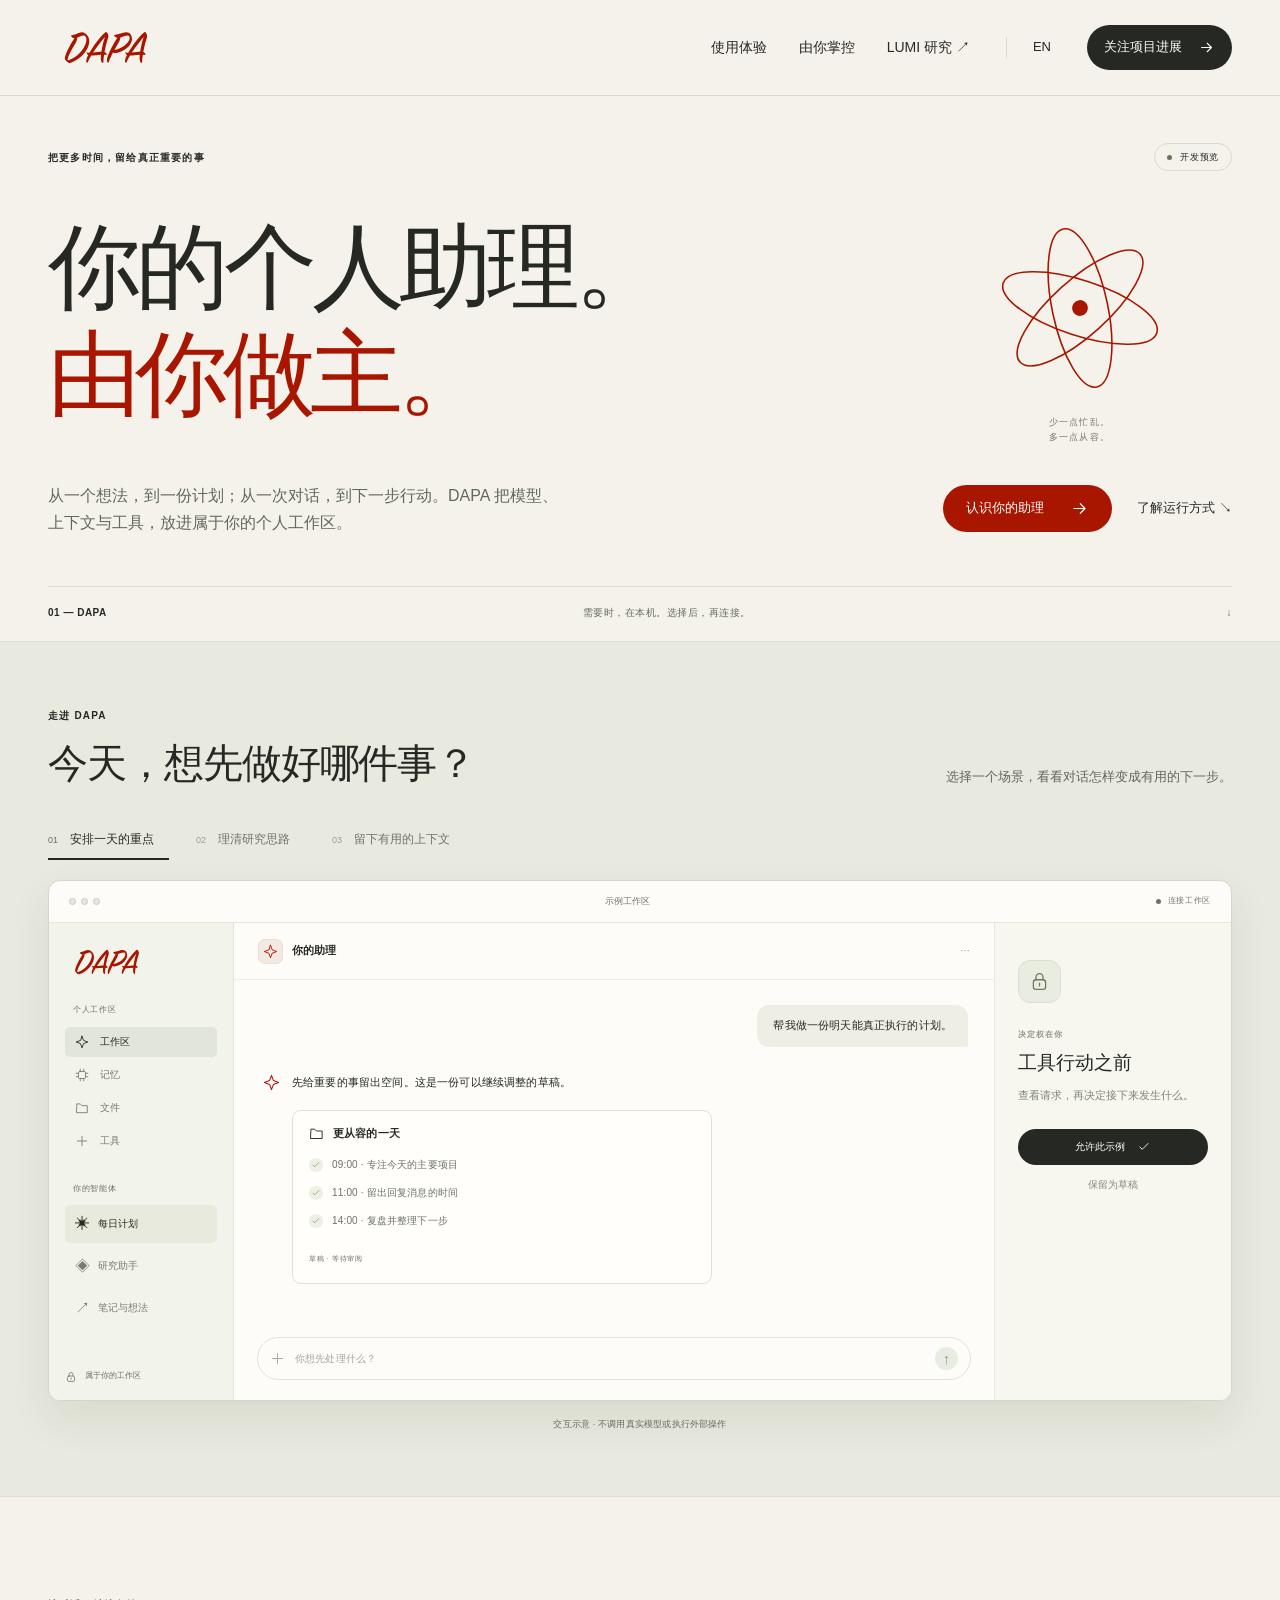
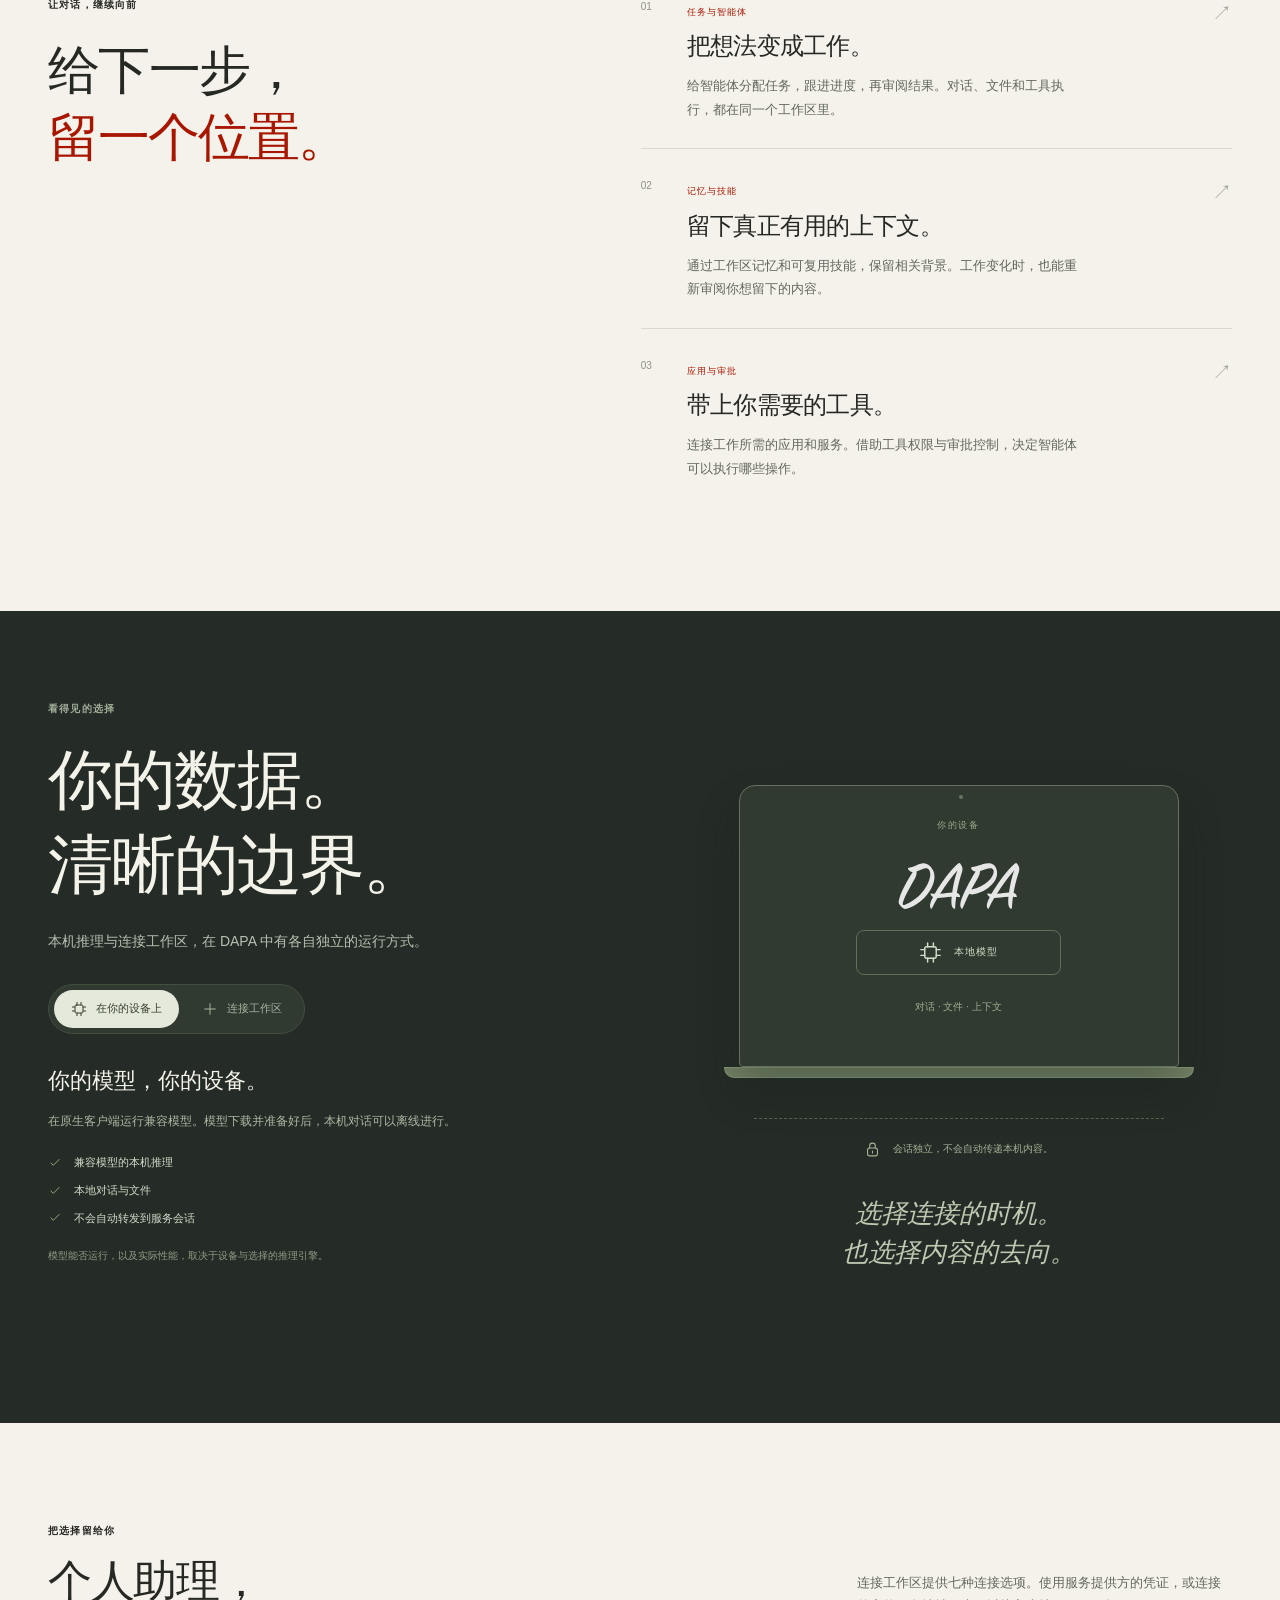
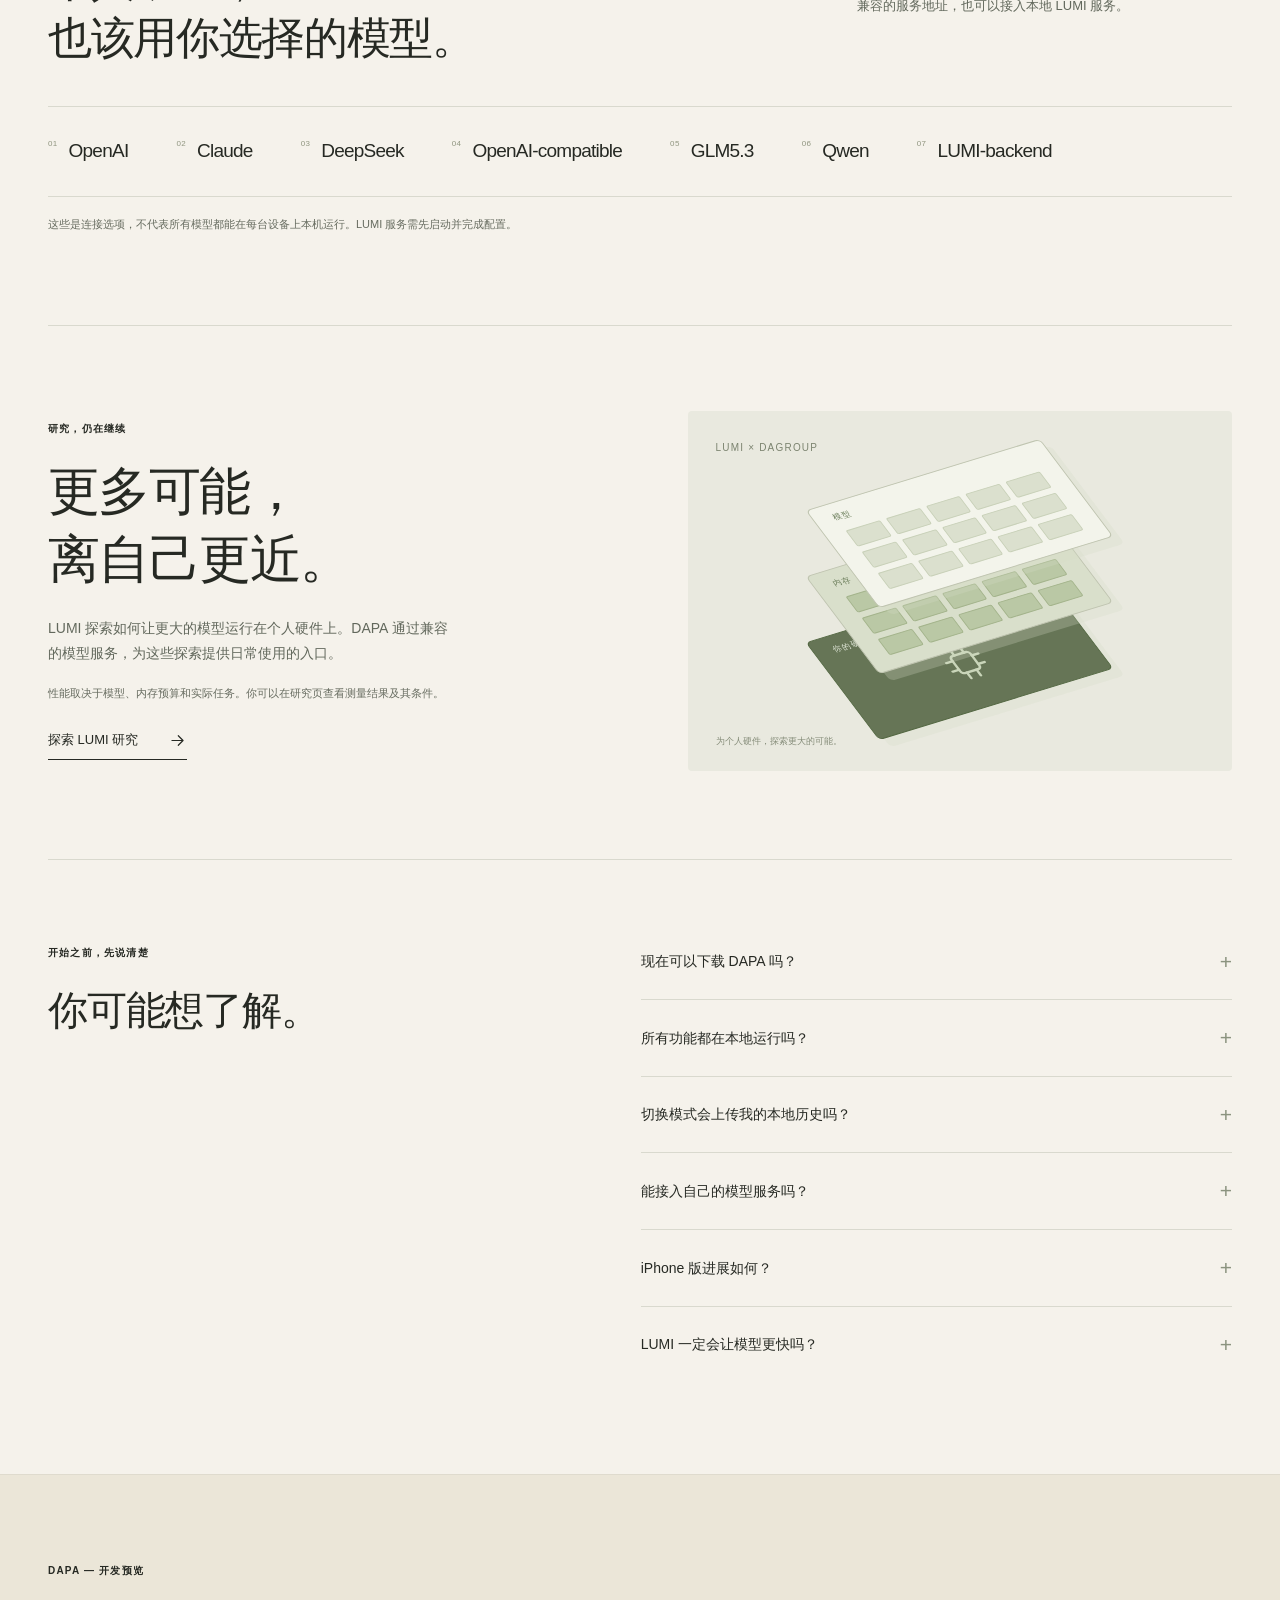
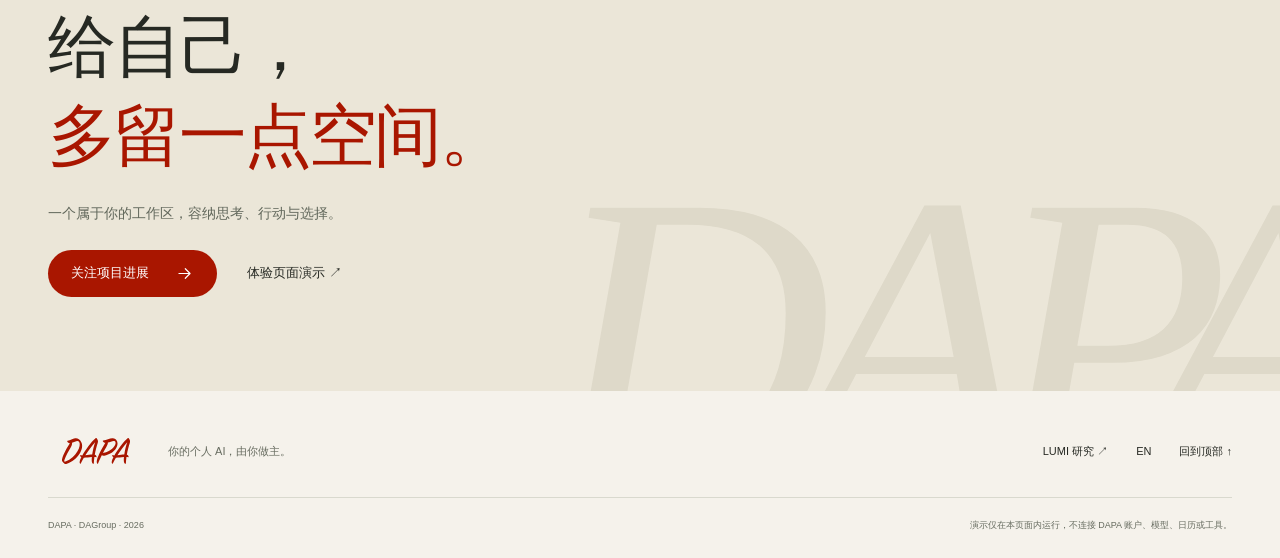
==== commit 544c49b2: "Introduce DAPA with bilingual product pages and preserve LUMI research" ====
--- a/zh.html
+++ b/zh.html
@@ -1,29 +1,21 @@
 <!doctype html>
-<html lang="zh-CN"><head><meta charset="utf-8"><meta name="viewport" content="width=device-width,initial-scale=1"><meta name="description" content="LUMI 协同 SSD、内存与显存，在单张笔记本 GPU 上运行超大 MoE 模型。了解研究成果、实测数据和本地部署方法。"><meta name="theme-color" content="#f7f7f2"><title>LUMI × DAGroup · 本地超大模型推理</title><link rel="icon" type="image/png" href="./assets/lumi-dagroup-icon.png"><link rel="stylesheet" href="./style.css"><link rel="alternate" hreflang="en" href="./index.html"></head>
-<body><a class="skip" href="#main">跳转到正文</a>
-<header class="site-header"><a class="logo" href="#"><img src="./assets/lumi-dagroup.png" alt="LUMI × DAGroup"><span>本地超大模型<br>推理系统</span></a><nav aria-label="主导航"><a href="#research" data-i18n="navResearch">研究</a><a href="#results" data-i18n="navResults">实测结果</a><a href="#models" data-i18n="navModels">模型</a><a href="#start" data-i18n="navStart">安装与使用</a></nav><div class="header-actions"><a id="language" class="language-link" href="./index.html" lang="en" hreflang="en" aria-label="查看英文版">English</a><a class="code-link" href="https://github.com/204265271/LUMI" target="_blank" rel="noopener">GitHub ↗</a></div></header>
-<main id="main"><section class="hero wrap"><div class="hero-copy"><div class="eyebrow"><span class="tiny-line"></span> 系统研究 · 开源</div><h1 data-i18n="heroTitle">超大 MoE 模型。<br><em>一台笔记本就能运行。</em></h1><p class="hero-summary" data-i18n="heroSummary">LUMI 是面向消费级笔记本的本地超大 MoE 推理项目，协调 SSD、内存和显存，让你在笔记本上也能用上大模型！</p><div class="hero-actions"><a class="button primary" href="#results" data-i18n="exploreResults">查看实测结果 <span>↘</span></a><a class="text-button" href="#start" data-i18n="runLocally">在本机运行 LUMI ↗</a></div><div class="hero-foot"><span class="pill">研究原型</span><span data-i18n="heroFoot">实测平台为 RTX 5090 与 RTX 5070 Ti 笔记本</span></div></div>
-<div class="hero-visual"><div class="visual-heading"><span>DEEPSEEK V4.1 FLASH</span><span>NVFP4 · 原始精度</span></div><div class="capacity-visual"><div class="weight-field" aria-hidden="true"><div class="weight-grid" id="weightGrid"></div><span class="field-caption">7480 亿总参数 · 解码激活 160 亿</span></div><div class="gpu-block"><div class="chip-line"></div><span>笔记本 GPU</span><b>24 <small>GB</small></b><span class="gpu-caption">RTX 5090 Laptop</span></div><svg class="hero-connection" viewBox="0 0 460 270" aria-hidden="true"><path d="M230 72 C320 72 280 170 345 170"/><path d="M230 130 C290 130 290 170 345 170"/><path d="M230 190 C310 190 295 170 345 170"/></svg></div><div class="hero-result"><div><small>实测解码速度</small><b>8.024 <span>tok/s</span></b></div><p>160 GiB 主机缓存 · 8K 上下文容量<br>前 200 次解码前向 · 两个进程</p></div><div class="visual-note" data-i18n="heroNote">论文表 V。短对话历史，使用实验性内存准入策略。图示表示容量。</div></div></section>
-<section class="result-strip"><div class="wrap strip-inner"><div><b>8.024 <small>tok/s</small></b><span>V4.1 Flash · 24 GB 笔记本显存</span></div><div><b>4.336 <small>tok/s</small></b><span>V4.1 Flash · 12 GB 笔记本显存</span></div><div><b>1.6T <small>参数</small></b><span>DeepSeek V4 Pro · 24 GB 显存部署</span></div><p data-i18n="stripNote">不同实验配置下的实测结果。<br>各模型的速度不能直接排名。</p></div></section>
+<html lang="zh-CN"><head><meta charset="utf-8"><meta name="viewport" content="width=device-width,initial-scale=1"><meta name="description" content="用 DAPA 思考、整理并推进工作。本机推理、独立的智能体工作区、自由的模型选择，以及清晰的工具审批和数据边界。"><meta name="theme-color" content="#f5f2eb"><meta property="og:title" content="DAPA — 你的个人助理，由你做主。"><meta property="og:description" content="用 DAPA 思考、整理并推进工作。本机推理、独立的智能体工作区、自由的模型选择，以及清晰的工具审批和数据边界。"><meta property="og:type" content="website"><meta property="og:image" content="https://dalybigas.github.io/LUMI-homepage/assets/dapa-icon.png"><title>DAPA — 你的个人助理，由你做主。</title><link rel="icon" type="image/svg+xml" href="assets/dapa-icon.svg"><link rel="stylesheet" href="style.css?v=dapa-20261116"><link rel="alternate" hreflang="en" href="index.html"><link rel="alternate" hreflang="zh-CN" href="zh.html"></head>
+<body><a class="skip" href="#main">跳到正文</a>
+<header class="site-header"><a class="brand" href="zh.html" aria-label="DAPA"><img src="assets/dapa-wordmark.svg" width="512" height="192" alt="DAPA"></a><nav aria-label="主要导航"><a href="#experience">使用体验</a><a href="#control">由你掌控</a><a href="research-zh.html">LUMI 研究 ↗</a></nav><a class="language" href="index.html" lang="en" hreflang="en">EN</a><a class="nav-action" href="#start">关注项目进展 <svg viewBox="0 0 24 24" fill="none" stroke="currentColor" stroke-width="1.5" stroke-linecap="round" stroke-linejoin="round" aria-hidden="true"><path d="M5 12h14M13 6l6 6-6 6"/></svg></a></header>
+<main id="main"><section class="hero wrap"><div class="hero-top"><span class="eyebrow">把更多时间，留给真正重要的事</span><span class="preview"><i></i>开发预览</span></div><div class="hero-title"><h1>你的个人助理。<br><em>由你做主。</em></h1><div class="hero-art" aria-hidden="true"><svg viewBox="0 0 240 240"><g fill="none" stroke="currentColor" stroke-width="2"><ellipse cx="120" cy="120" rx="102" ry="35" transform="rotate(-35 120 120)"/><ellipse cx="120" cy="120" rx="102" ry="35" transform="rotate(25 120 120)"/><ellipse cx="120" cy="120" rx="102" ry="35" transform="rotate(85 120 120)"/><circle cx="120" cy="120" r="9" fill="currentColor"/></g></svg><span>少一点忙乱。<br>多一点从容。</span></div></div><div class="hero-bottom"><p>从一个想法，到一份计划；从一次对话，到下一步行动。DAPA 把模型、上下文与工具，放进属于你的个人工作区。</p><div class="hero-actions"><a class="button red" href="#experience">认识你的助理 <svg viewBox="0 0 24 24" fill="none" stroke="currentColor" stroke-width="1.5" stroke-linecap="round" stroke-linejoin="round" aria-hidden="true"><path d="M5 12h14M13 6l6 6-6 6"/></svg></a><a class="quiet-link" href="#control">了解运行方式 ↘</a></div></div><div class="hero-caption"><span>01 — DAPA</span><span>需要时，在本机。选择后，再连接。</span><span aria-hidden="true">↓</span></div></section>
 
-<section id="research" class="wrap section research"><div class="section-top"><div><div class="eyebrow">01 / 研究方法</div><h2 data-i18n="researchTitle">让模型装得下，<br>也让下一批专家及时就绪。</h2></div><p class="section-lead" data-i18n="researchLead">稀疏计算仍需要存储和搬运权重。LUMI 在解码全过程中协调权重的归属、就绪状态与数值执行。</p></div><div class="research-layout"><div class="storage-flow" aria-label="SSD、内存与显存的分层结构"><div class="tier"><small>持久化存储</small><b>SSD <span>FTW</span></b><p>按页对齐的专家权重行<br>原始数据与校准信息</p><div class="tier-rows"><i></i><i></i><i></i><i></i><i></i></div></div><span class="tier-arrow">→</span><div class="tier"><small>主机内存</small><b>RAM <span>L2</span></b><p>容量受限的租约缓存<br>搬运完成前保留源数据</p><div class="tier-rows"><i></i><i></i><i></i></div></div><span class="tier-arrow">→</span><div class="tier gpu-tier"><small>设备显存</small><b>VRAM <span>L1</span></b><p>固定 GPU 槽位<br>按就绪状态执行</p><div class="tier-rows"><i></i><i></i></div></div><p class="flow-caption">示意数据与归属流转。箭头长度不表示实测延迟。</p></div><div class="contributions"><article><span>01</span><div><h3>缓存协同</h3><p>增量驻留索引、缓存的替换键和标准顺序下的热缓存复用减少主机开销。DMA 租约保护源数据。</p></div></article><article><span>02</span><div><h3>三类就绪分组</h3><p>显存驻留、内存命中和 SSD 回填的专家在稳定计算图中各有独立的就绪同步点，最终按原始顺序合并。</p></div></article><article><span>03</span><div><h3>通过数值校验的融合</h3><p>稠密层与输出头、专家与 mHC 的融合须满足布局、缩放、舍入和累加要求。</p></div></article></div></div><div class="research-boundary"><strong>研究贡献范围</strong><p>系统以 FreeToken 的服务和卸载机制及早期 LUMI 路径为基础。本文评估这些组件的协同方式，保留主机端的 SSD 完成同步点。</p></div></section>
+<section class="experience" id="experience"><div class="wrap"><div class="section-heading"><div><span class="eyebrow">走进 DAPA</span><h2>今天，想先做好哪件事？</h2></div><p>选择一个场景，看看对话怎样变成有用的下一步。</p></div><div class="scenario-tabs" role="tablist" aria-label="演示场景"><button role="tab" id="scenario-tab-0" aria-selected="true" aria-controls="scenario-panel" tabindex="0" data-scenario="0"><span>01</span>安排一天的重点</button><button role="tab" id="scenario-tab-1" aria-selected="false" aria-controls="scenario-panel" tabindex="-1" data-scenario="1"><span>02</span>理清研究思路</button><button role="tab" id="scenario-tab-2" aria-selected="false" aria-controls="scenario-panel" tabindex="-1" data-scenario="2"><span>03</span>留下有用的上下文</button></div>
+<div class="workspace" id="scenario-panel" role="tabpanel" aria-labelledby="scenario-tab-0"><div class="workspace-bar"><div class="window-dots" aria-hidden="true"><i></i><i></i><i></i></div><span>示例工作区</span><span class="workspace-mode"><i></i>连接工作区</span></div><div class="workspace-body"><aside class="workspace-sidebar"><img src="assets/dapa-wordmark.svg" width="512" height="192" alt="DAPA"><span class="workspace-label">个人工作区</span><div class="demo-nav"><span class="selected"><svg viewBox="0 0 24 24" fill="none" stroke="currentColor" stroke-width="1.5" stroke-linecap="round" stroke-linejoin="round" aria-hidden="true"><path d="m12 2 2.7 7.3L22 12l-7.3 2.7L12 22l-2.7-7.3L2 12l7.3-2.7Z"/></svg>工作区</span><span class=""><svg viewBox="0 0 24 24" fill="none" stroke="currentColor" stroke-width="1.5" stroke-linecap="round" stroke-linejoin="round" aria-hidden="true"><rect x="6" y="6" width="12" height="12" rx="2"/><path d="M9 2v4m6-4v4M9 18v4m6-4v4M2 9h4m-4 6h4m12-6h4m-4 6h4"/></svg>记忆</span><span class=""><svg viewBox="0 0 24 24" fill="none" stroke="currentColor" stroke-width="1.5" stroke-linecap="round" stroke-linejoin="round" aria-hidden="true"><path d="M3 7V5h6l3 3h9v12H3Z"/></svg>文件</span><span class=""><svg viewBox="0 0 24 24" fill="none" stroke="currentColor" stroke-width="1.5" stroke-linecap="round" stroke-linejoin="round" aria-hidden="true"><path d="M12 4v16M4 12h16"/></svg>工具</span></div><span class="workspace-label">你的智能体</span><span class="demo-agent active" data-agent="0"><i>✳</i>每日计划</span><span class="demo-agent " data-agent="1"><i>◈</i>研究助手</span><span class="demo-agent " data-agent="2"><i>↗</i>笔记与想法</span><span class="sidebar-bottom"><svg viewBox="0 0 24 24" fill="none" stroke="currentColor" stroke-width="1.5" stroke-linecap="round" stroke-linejoin="round" aria-hidden="true"><rect x="5" y="10" width="14" height="11" rx="3"/><path d="M8 10V7a4 4 0 0 1 8 0v3m-4 4v3"/></svg>属于你的工作区</span></aside><div class="demo-conversation"><div class="conversation-heading"><span class="assistant-mark"><svg viewBox="0 0 24 24" fill="none" stroke="currentColor" stroke-width="1.5" stroke-linecap="round" stroke-linejoin="round" aria-hidden="true"><path d="m12 2 2.7 7.3L22 12l-7.3 2.7L12 22l-2.7-7.3L2 12l7.3-2.7Z"/></svg></span><strong>你的助理</strong><span>···</span></div><div class="conversation-content" aria-live="polite"><p class="user-message" id="demo-prompt">帮我做一份明天能真正执行的计划。</p><div class="assistant-reply"><span class="small-mark"><svg viewBox="0 0 24 24" fill="none" stroke="currentColor" stroke-width="1.5" stroke-linecap="round" stroke-linejoin="round" aria-hidden="true"><path d="m12 2 2.7 7.3L22 12l-7.3 2.7L12 22l-2.7-7.3L2 12l7.3-2.7Z"/></svg></span><div><p id="demo-reply">先给重要的事留出空间。这是一份可以继续调整的草稿。</p><div class="task-preview"><span class="task-eyebrow"><svg viewBox="0 0 24 24" fill="none" stroke="currentColor" stroke-width="1.5" stroke-linecap="round" stroke-linejoin="round" aria-hidden="true"><path d="M3 7V5h6l3 3h9v12H3Z"/></svg><span id="task-title">更从容的一天</span></span><ul id="task-list"><li><svg viewBox="0 0 24 24" fill="none" stroke="currentColor" stroke-width="1.5" stroke-linecap="round" stroke-linejoin="round" aria-hidden="true"><path d="m5 12 4 4L19 6"/></svg><span>09:00 · 专注今天的主要项目</span></li><li><svg viewBox="0 0 24 24" fill="none" stroke="currentColor" stroke-width="1.5" stroke-linecap="round" stroke-linejoin="round" aria-hidden="true"><path d="m5 12 4 4L19 6"/></svg><span>11:00 · 留出回复消息的时间</span></li><li><svg viewBox="0 0 24 24" fill="none" stroke="currentColor" stroke-width="1.5" stroke-linecap="round" stroke-linejoin="round" aria-hidden="true"><path d="m5 12 4 4L19 6"/></svg><span>14:00 · 复盘并整理下一步</span></li></ul><span class="draft-tag">草稿 · 等待审阅</span></div></div></div></div><div class="demo-composer"><span><svg viewBox="0 0 24 24" fill="none" stroke="currentColor" stroke-width="1.5" stroke-linecap="round" stroke-linejoin="round" aria-hidden="true"><path d="M12 4v16M4 12h16"/></svg></span><span>你想先处理什么？</span><span class="composer-send">↑</span></div></div><aside class="approval-panel"><span class="approval-icon"><svg viewBox="0 0 24 24" fill="none" stroke="currentColor" stroke-width="1.5" stroke-linecap="round" stroke-linejoin="round" aria-hidden="true"><rect x="5" y="10" width="14" height="11" rx="3"/><path d="M8 10V7a4 4 0 0 1 8 0v3m-4 4v3"/></svg></span><span class="eyebrow">决定权在你</span><h3>工具行动之前</h3><p>查看请求，再决定接下来发生什么。</p><button id="demo-approve" class="button ink">允许此示例 <svg viewBox="0 0 24 24" fill="none" stroke="currentColor" stroke-width="1.5" stroke-linecap="round" stroke-linejoin="round" aria-hidden="true"><path d="m5 12 4 4L19 6"/></svg></button><button id="demo-deny" class="quiet-button">保留为草稿</button><div class="approval-result" id="approval-result" role="status"></div></aside></div></div><p class="demo-caption">交互示意 · 不调用真实模型或执行外部操作</p></div></section>
 
-<section id="results" class="results-section"><div class="wrap section"><div class="section-top"><div><div class="eyebrow">02 / 实测结果</div><h2 data-i18n="resultsTitle">实测结果<br>与对应实验条件</h2></div><p class="section-lead" data-i18n="resultsLead">页面数据以论文为准。解码耗时不含加载与预填充，上下文容量与实际输入长度分别报告。</p></div>
-<div class="evidence-grid"><article class="figure-card"><div class="figure-heading"><span>01 · 容量敏感性</span><a href="./assets/cache-grid.svg" download>SVG ↓</a></div><h3>缓存容量改变运行表现。</h3><a class="figure-image" href="./assets/cache-grid.png" target="_blank" rel="noopener"><img src="./assets/cache-grid.svg" alt="五档内存缓存预算和四档显存权重预算下的解码吞吐量，范围为 3.299 至 8.024 token/s。" loading="lazy"></a><p class="figure-caption"><b>表 V。</b> V4.1 Flash，原始精度，8K 容量。20 个配置点共运行 25 个进程。* 表示汇总两个进程，其余各用一个进程。显存预算包含稠密权重，主机端使用实验性的 6 GiB 下限。</p></article><article class="figure-card"><div class="figure-heading"><span>02 · 耗时分解</span><a href="./assets/wall-partition.svg" download>SVG ↓</a></div><h3>查看每个环节的实际耗时。</h3><a class="figure-image" href="./assets/wall-partition.png" target="_blank" rel="noopener"><img src="./assets/wall-partition.svg" alt="部分缓存配置的耗时分解。“其他”包含排队等待的 GPU 与 DMA 依赖。" loading="lazy"></a><p class="figure-caption"><b>表 VI。</b> 各配置汇总互斥的 ms/token 耗时分项。“其他”包含 GPU 与 DMA 依赖等待。四舍五入后，分项之和与报告总值可相差 0.01 ms。连线用于辅助比较各配置总耗时。</p></article></div>
-<article class="figure-card wide-figure"><div class="figure-heading"><span>03 · 机制对照实验</span><a href="./assets/mechanisms.svg" download>SVG ↓</a></div><div class="mechanism-layout"><div><h3>各组独立对照，<br>按实验条件解读。</h3><p>每行比较一组机制与其固定对照，使用三对交替运行。</p><p>前三行固定专家容量，最后两行还回收存储或调整容量。</p><p class="accent-note">各组收益不能相乘得出累计加速。</p></div><a class="figure-image" href="./assets/mechanisms.png" target="_blank" rel="noopener"><img src="./assets/mechanisms.svg" alt="五组机制的对照组与实验组解码速度。各行使用独立对照。" loading="lazy"></a></div><p class="figure-caption"><b>表 IV，末行细节见表 X。</b> V4.1 Flash，原始精度。实验结果适用于对应的机制组合与配置。</p></article>
-<div class="data-access"><span>查看原始数据与测量范围。</span><div><a href="./data/results.json" download>论文数据（JSON） ↓</a><a href="./data/cache-grid.csv" download>缓存配置数据（CSV） ↓</a><a href="#scope">测量范围 ↗</a></div></div></div></section>
+<section class="features wrap"><div class="feature-heading"><span class="eyebrow">让对话，继续向前</span><h2>给下一步，<br><em>留一个位置。</em></h2></div><div class="feature-rows"><article class="feature-row"><span class="feature-number">01</span><div><span class="feature-tag">任务与智能体</span><h3>把想法变成工作。</h3><p>给智能体分配任务，跟进进度，再审阅结果。对话、文件和工具执行，都在同一个工作区里。</p></div><span class="feature-arrow" aria-hidden="true">↗</span></article><article class="feature-row"><span class="feature-number">02</span><div><span class="feature-tag">记忆与技能</span><h3>留下真正有用的上下文。</h3><p>通过工作区记忆和可复用技能，保留相关背景。工作变化时，也能重新审阅你想留下的内容。</p></div><span class="feature-arrow" aria-hidden="true">↗</span></article><article class="feature-row"><span class="feature-number">03</span><div><span class="feature-tag">应用与审批</span><h3>带上你需要的工具。</h3><p>连接工作所需的应用和服务。借助工具权限与审批控制，决定智能体可以执行哪些操作。</p></div><span class="feature-arrow" aria-hidden="true">↗</span></article></div></section>
 
-<section id="models" class="wrap section"><div class="section-top"><div><div class="eyebrow">03 / 模型与设备</div><h2 data-i18n="modelsTitle">选择模型，<br>查看资源需求。</h2></div><p class="section-lead">各项测量使用不同的对话历史、精度和上下文配置。下表展示已测部署场景。</p></div><div class="model-toolbar"><div class="filters" role="group" aria-label="按实测笔记本平台筛选"><button class="selected" data-filter="all">所有实测平台</button><button data-filter="12">12 GB 显存笔记本</button><button data-filter="24">24 GB 显存笔记本</button></div><span id="modelCount"></span></div><div class="table-frame"><table class="model-table"><thead><tr><th>模型权重 / 实测方案</th><th>显存 / 主机缓存</th><th>解码速度</th><th>上下文</th><th>精度与测量范围</th></tr></thead><tbody id="deploymentRows"></tbody></table></div>
-<div class="model-planner"><div><div class="eyebrow">本地部署指南</div><h3>你想运行哪个大模型？</h3><p>选择模型可查看对应的部署指南。</p></div><div class="planner-form"><label for="modelSelect">模型</label><select id="modelSelect"></select><label for="apiPort">本机 LUMI API 端口</label><input id="apiPort" type="number" min="1024" max="65535" value="1919"><div id="modelPlan" class="model-plan" aria-live="polite"></div><a href="#start" class="text-button">查看安装步骤 ↗</a></div></div><p class="small-note">项目面向 Linux x86_64 上的 RTX 50、40 和 30 系列。实测平台为 RTX 5090 笔记本（24 GB 显存、约 184 GiB 内存、Gen5 NVMe）和 RTX 5070 Ti 笔记本（12 GB 显存、60.94 GiB 内存、本地 NVMe）。其他配置需要兼容的内核和足够的资源。</p></section>
+<section class="control" id="control"><div class="wrap control-grid"><div><span class="eyebrow">看得见的选择</span><h2>你的数据。<br>清晰的边界。</h2><p class="control-intro">本机推理与连接工作区，在 DAPA 中有各自独立的运行方式。</p><div class="mode-tabs" role="tablist" aria-label="运行模式"><button role="tab" id="local-tab" aria-controls="mode-panel" aria-selected="true" data-mode="local"><svg viewBox="0 0 24 24" fill="none" stroke="currentColor" stroke-width="1.5" stroke-linecap="round" stroke-linejoin="round" aria-hidden="true"><rect x="6" y="6" width="12" height="12" rx="2"/><path d="M9 2v4m6-4v4M9 18v4m6-4v4M2 9h4m-4 6h4m12-6h4m-4 6h4"/></svg>在你的设备上</button><button role="tab" id="service-tab" aria-controls="mode-panel" aria-selected="false" tabindex="-1" data-mode="service"><svg viewBox="0 0 24 24" fill="none" stroke="currentColor" stroke-width="1.5" stroke-linecap="round" stroke-linejoin="round" aria-hidden="true"><path d="M12 4v16M4 12h16"/></svg>连接工作区</button></div><div id="mode-panel" role="tabpanel" aria-labelledby="local-tab"><h3 id="mode-title">你的模型，你的设备。</h3><p id="mode-text">在原生客户端运行兼容模型。模型下载并准备好后，本机对话可以离线进行。</p><ul id="mode-list"><li><svg viewBox="0 0 24 24" fill="none" stroke="currentColor" stroke-width="1.5" stroke-linecap="round" stroke-linejoin="round" aria-hidden="true"><path d="m5 12 4 4L19 6"/></svg>兼容模型的本机推理</li><li><svg viewBox="0 0 24 24" fill="none" stroke="currentColor" stroke-width="1.5" stroke-linecap="round" stroke-linejoin="round" aria-hidden="true"><path d="m5 12 4 4L19 6"/></svg>本地对话与文件</li><li><svg viewBox="0 0 24 24" fill="none" stroke="currentColor" stroke-width="1.5" stroke-linecap="round" stroke-linejoin="round" aria-hidden="true"><path d="m5 12 4 4L19 6"/></svg>不会自动转发到服务会话</li></ul><p class="mode-foot" id="mode-foot">模型能否运行，以及实际性能，取决于设备与选择的推理引擎。</p></div></div><div class="boundary-visual"><div class="device-drawing"><div class="device-screen"><span class="device-eyebrow" id="device-eyebrow">你的设备</span><img src="assets/dapa-wordmark.svg" width="512" height="192" alt="DAPA"><div class="model-chip"><svg viewBox="0 0 24 24" fill="none" stroke="currentColor" stroke-width="1.5" stroke-linecap="round" stroke-linejoin="round" aria-hidden="true"><rect x="6" y="6" width="12" height="12" rx="2"/><path d="M9 2v4m6-4v4M9 18v4m6-4v4M2 9h4m-4 6h4m12-6h4m-4 6h4"/></svg><span id="device-model">本地模型</span></div><span class="device-data">对话 · 文件 · 上下文</span></div><div class="device-foot"></div></div><div class="boundary-label"><svg viewBox="0 0 24 24" fill="none" stroke="currentColor" stroke-width="1.5" stroke-linecap="round" stroke-linejoin="round" aria-hidden="true"><rect x="5" y="10" width="14" height="11" rx="3"/><path d="M8 10V7a4 4 0 0 1 8 0v3m-4 4v3"/></svg><span>会话独立，不会自动传递本机内容。</span></div><div class="control-motto">选择连接的时机。<br>也选择内容的去向。</div></div></div></section>
 
-<section id="start" class="start-section"><div class="wrap section"><div class="section-top"><div><div class="eyebrow">04 / 本地安装</div><h2 data-i18n="startTitle">从模型权重<br>到开始对话。</h2></div><p class="section-lead">先在 LUMI 网页工作台准备模型，再将个人助理接到已就绪的本地 LUMI API。</p></div><div class="install-layout"><div class="install-steps"><article><span>1</span><div><h3>准备 Linux 笔记本</h3><p>安装 Git、uv、NVIDIA r580 或更新驱动、CUDA 13 工具包（nvcc）及 C/C++ 编译工具。项目要求 Python 3.11 或更新版本，下方命令使用 Python 3.12。</p><details><summary>检查环境依赖</summary><pre>nvidia-smi
-nvcc --version
-git --version
-uv --version
-g++ --version</pre></details></div></article><article><span>2</span><div><h3>打开模型工作台</h3><p>运行安装命令。首次启动会安装依赖并编译内核。随后打开 <code>http://127.0.0.1:7860</code>。</p></div></article><article><span>3</span><div><h3>下载 → 准备 → 加载</h3><p>选择受支持的模型并下载原始权重。需要转换时点击 <b>Convert to FTW</b>，然后点击 <b>Load model</b> 加载并开始对话。请保留完整的转换目录。</p></div></article></div><div class="command-panel"><div class="command-title"><span>LINUX · NVIDIA CUDA</span><button data-copy="installCommand">复制命令</button></div><pre id="installCommand">git clone https://github.com/204265271/LUMI.git &amp;&amp; cd LUMI &amp;&amp; \
-uv run --python 3.12 --extra accel lumi webshell</pre><div class="command-bottom"><span>http://127.0.0.1:7860</span><span>添加 <code>--port 8080</code> 可更改网页端口。</span></div><div class="disk-note"><h4>下载前检查磁盘空间</h4><p>源权重和 FTW 存在同一块盘时，建议预留约 <b>2.1 × 权重大小 + 20 GiB</b>。转换会保留源文件。完整性检查及 FTW 加载成功后，可删除原始文件。</p><p>使用不同磁盘时，在 FTW 目标盘预留源权重大小 × 1.05 + 2 GiB，以及系统工作空间。可选附属文件还需要额外空间。</p></div></div></div>
-<div class="pa-guide"><div class="pa-guide-heading"><span class="pill dark">LUMI COMPANION</span><h3>基于 LUMI 的个人助理</h3><p>支持记忆、待办、笔记和计算器，并提供可恢复的对话记录与独立推理监控。</p></div><div class="pa-guide-content"><div class="live-status"><i id="statusDot"></i><span id="liveStatus">在自己的设备上运行个人助理</span><small id="liveModel"></small></div><div class="pa-actions"><a class="button primary" id="companionLink" href="#pa-setup">个人助理部署 ↘</a><a class="button outline" id="monitorLink" href="#pa-monitoring">监控指南 ↘</a><a class="text-button" href="https://github.com/204265271/LUMI/blob/main/apps/companion/README.md" target="_blank" rel="noopener">PA 安装指南 ↗</a></div><p class="small-note">此主页提供项目介绍与安装指南。个人助理及监控随你的 LUMI 实例在部署设备上运行。</p><section id="pa-downloads" class="pa-instructions"><h4>个人助理下载</h4><p>仓库协作者可下载 Windows 和 Linux 体验包及 iPhone 开发者源码。</p><div class="pa-actions"><a class="button outline" href="https://github.com/204265271/LUMI/releases/tag/pa-preview-setup2">在 GitHub 查看预览安装包 ↗</a></div></section><details id="pa-setup" class="pa-instructions" open><summary>在自己的笔记本部署个人助理</summary><ol><li>在 LUMI 中准备模型并启动兼容 OpenAI 协议的 HTTP 服务。部分实验运行路径暂未接入 HTTP 服务。</li><li>在 LUMI 仓库根目录运行 <code>bash apps/companion/start.sh</code>。打开 <code>http://127.0.0.1:8011/</code>，填写本地 LUMI API 端口（默认 <code>1919</code>），查询服务并选择已加载的模型。</li><li>打开终端提示的本地地址。如果模型服务未启动，或分词器及工具协议不兼容，页面会提示具体问题。</li></ol><p id="pa-monitoring">个人助理部署后可通过 <code>/monitor</code> 查看推理状态、请求耗时、资源占用和监测到的进程网络活动。请按页面注明的观测范围解读。</p><p>专用运行路径和数值校验随模型而异。当前部署的 PA 已用 Qwen3.6-35B-A3B-NVFP4 验证，其他组合需要单独验证。</p></details></div></div></div></section>
+<section class="providers wrap"><div class="section-heading"><div><span class="eyebrow">把选择留给你</span><h2>个人助理，<br>也该用你选择的模型。</h2></div><p>连接工作区提供七种连接选项。使用服务提供方的凭证，或连接兼容的服务地址，也可以接入本地 LUMI 服务。</p></div><div class="provider-list"><span><small>01</small>OpenAI</span><span><small>02</small>Claude</span><span><small>03</small>DeepSeek</span><span><small>04</small>OpenAI-compatible</span><span><small>05</small>GLM5.3</span><span><small>06</small>Qwen</span><span><small>07</small>LUMI-backend</span></div><p class="section-note">这些是连接选项，不代表所有模型都能在每台设备上本机运行。LUMI 服务需先启动并完成配置。</p></section>
 
-<section id="scope" class="wrap section scope-section"><div class="eyebrow">05 / 复现与实验边界</div><div class="scope-layout"><div><h2 data-i18n="scopeTitle">结合实验条件<br>解读结果。</h2><p>当前为研究原型，页面列出论文报告的实测结果。</p></div><div class="faq"><details open><summary>“解码耗时”包括什么？</summary><p>解码统计预填充后的模型前向耗时。V4.1 的解码计时不包含分词、采样及 UI/API 传输。加载、首个 logits 延迟和任务总耗时分别统计。</p></details><details><summary>“8K 上下文”是否表示测过 8K 长度的输入？</summary><p>除非明确报告实际输入长度，这里指分配的上下文容量。主要解码实验使用短历史。已填充状态的数值对齐检查不覆盖满长预填充性能和长文档准确率。</p></details><details><summary>每条运行路径都保留原始精度吗？</summary><p>V4.1 原始精度、低显存稠密缓存和 Muse 有损实验是不同配置。Muse 可选混合缓存未通过暂定数值校验。各项结果都注明了精度设置。</p></details><details><summary>列出的模型都能接入 PA 吗？</summary><p>接入需要已部署的 LUMI HTTP 服务、兼容的分词和工具协议。Muse 的实验运行路径尚未接入 HTTP，Qwen3.8-Flash-Next 是计划中的集成项。</p></details><details><summary>iPhone 版目前进展如何？</summary><p>iPhone 版的目标是在设备上离线推理。开发者可用 Xcode 构建当前源码，面向普通测试用户的签名分发仍待完成。</p></details><details><summary>这些数字来自哪里？</summary><p>数据以论文手稿 <i>LUMI: Efficient Large MoE Inference on a Single Laptop GPU</i> 为准。导入的 5070 Ti 结果有对应的验证范围说明。上方提供表格数据下载。</p></details></div></div></section>
-<section class="closing wrap"><div><span class="eyebrow">本地模型 · 明确资源取舍</span><h2>了解 LUMI，<br><em>在自己的设备上运行。</em></h2></div><a class="button primary" href="https://github.com/204265271/LUMI" target="_blank" rel="noopener">查看代码 <span>↗</span></a></section>
-</main><footer class="wrap"><a class="footer-logo" href="#">LUMI × DAGroup<span>本地超大模型推理</span></a><div><a href="#start">文档</a><a href="./data/results.json">数据</a><a href="https://github.com/204265271/LUMI" target="_blank" rel="noopener">GitHub ↗</a></div><small>研究项目 · 2026 年 11 月</small></footer><div id="toast" role="status" class="toast hidden"></div><script src="./site-config.js" defer></script><script src="./zh.js" defer></script><script src="./app.js?v=2" defer></script></body></html>
+<section class="lumi-section wrap"><div class="lumi-copy"><span class="eyebrow">研究，仍在继续</span><h2>更多可能，<br>离自己更近。</h2><p>LUMI 探索如何让更大的模型运行在个人硬件上。DAPA 通过兼容的模型服务，为这些探索提供日常使用的入口。</p><p class="section-note">性能取决于模型、内存预算和实际任务。你可以在研究页查看测量结果及其条件。</p><a class="text-link" href="research-zh.html">探索 LUMI 研究 <svg viewBox="0 0 24 24" fill="none" stroke="currentColor" stroke-width="1.5" stroke-linecap="round" stroke-linejoin="round" aria-hidden="true"><path d="M5 12h14M13 6l6 6-6 6"/></svg></a></div><div class="lumi-art" aria-label="模型、内存和硬件的抽象示意"><span class="lumi-tag">LUMI × DAGROUP</span><div class="memory-stack"><div class="stack-layer layer-one"><span>模型</span><i></i><i></i><i></i><i></i><i></i><i></i><i></i><i></i><i></i><i></i><i></i><i></i><i></i><i></i><i></i></div><div class="stack-layer layer-two"><span>内存</span><i></i><i></i><i></i><i></i><i></i><i></i><i></i><i></i><i></i><i></i><i></i><i></i><i></i><i></i><i></i></div><div class="stack-layer layer-three"><span>你的硬件</span><svg viewBox="0 0 24 24" fill="none" stroke="currentColor" stroke-width="1.5" stroke-linecap="round" stroke-linejoin="round" aria-hidden="true"><rect x="6" y="6" width="12" height="12" rx="2"/><path d="M9 2v4m6-4v4M9 18v4m6-4v4M2 9h4m-4 6h4m12-6h4m-4 6h4"/></svg></div></div><span class="art-caption">为个人硬件，探索更大的可能。</span></div></section>
+
+<section class="faq wrap"><div><span class="eyebrow">开始之前，先说清楚</span><h2>你可能想了解。</h2></div><div><details><summary>现在可以下载 DAPA 吗？<span aria-hidden="true">+</span></summary><p>DAPA 当前处于开发预览阶段。本网站暂未提供公开安装包，可在项目仓库关注进展与后续可用性。</p></details><details><summary>所有功能都在本地运行吗？<span aria-hidden="true">+</span></summary><p>原生本机模式在设备上运行兼容模型。连接工作区使用你配置的服务器和提供方。外部集成等功能需要对应的网络连接与授权。</p></details><details><summary>切换模式会上传我的本地历史吗？<span aria-hidden="true">+</span></summary><p>两种模式有独立会话。本机消息、记忆、文件和凭证不会自动转发到连接的服务。</p></details><details><summary>能接入自己的模型服务吗？<span aria-hidden="true">+</span></summary><p>可以。连接工作区提供 OpenAI-compatible 和 LUMI-backend 选项，需要填写服务地址、实际模型 ID，以及服务要求的认证信息。</p></details><details><summary>iPhone 版进展如何？<span aria-hidden="true">+</span></summary><p>iPhone 客户端仍在开发中。本页面不代表已在 App Store 发布，也不代表已经完成面向公众的 iPhone 分发。</p></details><details><summary>LUMI 一定会让模型更快吗？<span aria-hidden="true">+</span></summary><p>不一定。有些技术主要帮助更大的模型装进有限内存；速度则取决于模型和任务。研究页会区分实测结果、实验功能与适用边界。</p></details></div></section>
+<section class="closing" id="start"><div class="wrap"><span class="eyebrow">DAPA — 开发预览</span><h2>给自己，<br><em>多留一点空间。</em></h2><p>一个属于你的工作区，容纳思考、行动与选择。</p><div><a class="button red" href="https://github.com/DALYBIGAS/LUMI-homepage" target="_blank" rel="noopener noreferrer">关注项目进展 <svg viewBox="0 0 24 24" fill="none" stroke="currentColor" stroke-width="1.5" stroke-linecap="round" stroke-linejoin="round" aria-hidden="true"><path d="M5 12h14M13 6l6 6-6 6"/></svg></a><a class="quiet-link" href="#experience">体验页面演示 ↗</a></div></div><span class="closing-word" aria-hidden="true">DAPA</span></section></main>
+<footer class="wrap"><div><a class="brand" href="#main"><img src="assets/dapa-wordmark.svg" width="512" height="192" alt="DAPA"></a><span>你的个人 AI，由你做主。</span></div><div class="footer-links"><a href="research-zh.html">LUMI 研究 ↗</a><a href="index.html">EN</a><a href="#main">回到顶部 ↑</a></div><div class="footer-bottom"><span>DAPA · DAGroup · 2026</span><p>演示仅在本页面内运行，不连接 DAPA 账户、模型、日历或工具。</p></div></footer>
+<script id="demo-content" type="application/json">{"lang":"zh-CN","title":"DAPA — 你的个人助理，由你做主。","description":"用 DAPA 思考、整理并推进工作。本机推理、独立的智能体工作区、自由的模型选择，以及清晰的工具审批和数据边界。","nav":["使用体验","由你掌控","LUMI 研究"],"language":"EN","other":"index.html","research":"research-zh.html","preview":"开发预览","eyebrow":"把更多时间，留给真正重要的事","hero":"你的个人助理。\u003cbr>\u003cem>由你做主。\u003c/em>","intro":"从一个想法，到一份计划；从一次对话，到下一步行动。DAPA 把模型、上下文与工具，放进属于你的个人工作区。","cta":"认识你的助理","secondary":"了解运行方式","heroNote":"需要时，在本机。选择后，再连接。","aside":"少一点忙乱。\u003cbr>多一点从容。","demoLabel":"走进 DAPA","demoTitle":"今天，想先做好哪件事？","demoIntro":"选择一个场景，看看对话怎样变成有用的下一步。","scenarios":["安排一天的重点","理清研究思路","留下有用的上下文"],"sample":"交互示意 · 不调用真实模型或执行外部操作","personal":"个人工作区","assistant":"你的助理","agents":["每日计划","研究助手","笔记与想法"],"menu":["工作区","记忆","文件","工具"],"example":"示例工作区","connected":"连接工作区","input":"你想先处理什么？","demoPrompt":["帮我做一份明天能真正执行的计划。","把这些笔记整理成一份清晰的研究简报。","记住我希望下次继续使用的偏好。"],"demoReply":["先给重要的事留出空间。这是一份可以继续调整的草稿。","我会整理主要观点，区分证据与待确认的问题，留下一份供你审阅的简报。","有用的上下文，值得留下。先看看这条记忆是否符合你的意思。"],"taskTitles":["更从容的一天","从零散笔记，到清晰简报","少一点重复解释"],"tasks":[["09:00 · 专注今天的主要项目","11:00 · 留出回复消息的时间","14:00 · 复盘并整理下一步"],["汇总相关笔记与资料","梳理发现和待确认的问题","分享之前，先审阅简报"],["偏好简洁、结构清晰的总结","在工作区中保留项目上下文","随时审阅和调整保存的内容"]],"approval":"决定权在你","approveTitle":"工具行动之前","approveText":"查看请求，再决定接下来发生什么。","approve":"允许此示例","deny":"保留为草稿","approved":"示例已允许，未发送任何内容。","denied":"已保留为草稿，未发送任何内容。","featuresLabel":"让对话，继续向前","featuresTitle":"给下一步，\u003cbr>\u003cem>留一个位置。\u003c/em>","features":[["01","把想法变成工作。","给智能体分配任务，跟进进度，再审阅结果。对话、文件和工具执行，都在同一个工作区里。","任务与智能体"],["02","留下真正有用的上下文。","通过工作区记忆和可复用技能，保留相关背景。工作变化时，也能重新审阅你想留下的内容。","记忆与技能"],["03","带上你需要的工具。","连接工作所需的应用和服务。借助工具权限与审批控制，决定智能体可以执行哪些操作。","应用与审批"]],"modesLabel":"看得见的选择","modesTitle":"你的数据。\u003cbr>清晰的边界。","modesIntro":"本机推理与连接工作区，在 DAPA 中有各自独立的运行方式。","local":"在你的设备上","service":"连接工作区","localTitle":"你的模型，你的设备。","localText":"在原生客户端运行兼容模型。模型下载并准备好后，本机对话可以离线进行。","localItems":["兼容模型的本机推理","本地对话与文件","不会自动转发到服务会话"],"localFoot":"模型能否运行，以及实际性能，取决于设备与选择的推理引擎。","serviceTitle":"更多工具，明确连接。","serviceText":"通过你配置的 DAPA 服务器使用智能体、记忆、任务与集成。服务器可以运行在你的 Mac，也可以部署在你选择的环境中。","serviceItems":["自行配置模型服务地址","带有审批控制的工具","独立的会话和数据边界"],"serviceFoot":"启用联网功能时，相应服务提供方会收到完成该功能所需的数据。","deviceTitle":"你的设备","deviceModel":"本地模型","deviceData":"对话 · 文件 · 上下文","boundary":"会话独立，不会自动传递本机内容。","providerLabel":"把选择留给你","providerTitle":"个人助理，\u003cbr>也该用你选择的模型。","providerText":"连接工作区提供七种连接选项。使用服务提供方的凭证，或连接兼容的服务地址，也可以接入本地 LUMI 服务。","providerNote":"这些是连接选项，不代表所有模型都能在每台设备上本机运行。LUMI 服务需先启动并完成配置。","lumiLabel":"研究，仍在继续","lumiTitle":"更多可能，\u003cbr>离自己更近。","lumiText":"LUMI 探索如何让更大的模型运行在个人硬件上。DAPA 通过兼容的模型服务，为这些探索提供日常使用的入口。","lumiSmall":"性能取决于模型、内存预算和实际任务。你可以在研究页查看测量结果及其条件。","lumiCta":"探索 LUMI 研究","lumiTag":"LUMI × DAGROUP","lumiDiagram":["模型","内存","你的硬件"],"faqLabel":"开始之前，先说清楚","faqTitle":"你可能想了解。","faqs":[["现在可以下载 DAPA 吗？","DAPA 当前处于开发预览阶段。本网站暂未提供公开安装包，可在项目仓库关注进展与后续可用性。"],["所有功能都在本地运行吗？","原生本机模式在设备上运行兼容模型。连接工作区使用你配置的服务器和提供方。外部集成等功能需要对应的网络连接与授权。"],["切换模式会上传我的本地历史吗？","两种模式有独立会话。本机消息、记忆、文件和凭证不会自动转发到连接的服务。"],["能接入自己的模型服务吗？","可以。连接工作区提供 OpenAI-compatible 和 LUMI-backend 选项，需要填写服务地址、实际模型 ID，以及服务要求的认证信息。"],["iPhone 版进展如何？","iPhone 客户端仍在开发中。本页面不代表已在 App Store 发布，也不代表已经完成面向公众的 iPhone 分发。"],["LUMI 一定会让模型更快吗？","不一定。有些技术主要帮助更大的模型装进有限内存；速度则取决于模型和任务。研究页会区分实测结果、实验功能与适用边界。"]],"closing":"给自己，\u003cbr>\u003cem>多留一点空间。\u003c/em>","closingText":"一个属于你的工作区，容纳思考、行动与选择。","project":"关注项目进展","backDemo":"体验页面演示","footer":"你的个人 AI，由你做主。","copyright":"DAPA · DAGroup · 2026","demoDisclaimer":"演示仅在本页面内运行，不连接 DAPA 账户、模型、日历或工具。","backTop":"回到顶部"}</script><script src="app.js?v=dapa-20261116" defer></script></body></html>
--- a/style.css
+++ b/style.css
@@ -1,5 +1,11 @@
-:root{--bg:#f7f7f2;--paper:#fff;--ink:#252922;--muted:#767d71;--line:#dfe3d8;--olive:#566547;--orange:#b96e4e;--pale:#eaf0e1;--soft:#eeeee6}*{box-sizing:border-box}html{scroll-behavior:smooth;scroll-padding-top:90px}body{margin:0;background:var(--bg);color:var(--ink);font:14px/1.65 Arial,"Microsoft YaHei",sans-serif;-webkit-font-smoothing:antialiased}button,input,select{font:inherit}a{color:inherit;text-decoration:none}button,a,input,select,summary{outline-offset:5px}button,summary{cursor:pointer}button{color:inherit}img{max-width:100%;display:block}h1,h2,h3,h4,p{margin:0}button{border:0;background:none}.wrap{width:min(1160px,calc(100% - 72px));margin-inline:auto}.site-header{height:100px;display:flex;align-items:center;justify-content:space-between;width:min(1360px,calc(100% - 72px));margin:auto;border-bottom:1px solid var(--line);gap:25px}.logo{display:flex;align-items:center;gap:17px}.logo img{width:119px;height:54px;object-fit:contain}.logo span{font-size:7px;letter-spacing:.14em;color:#818777;line-height:1.9}.site-header nav{display:flex;gap:30px;font-size:12px;color:#62695b}.site-header nav a:hover{color:var(--orange)}.header-actions{display:flex;align-items:center;gap:20px;font-size:11px}.language-link{color:var(--muted);padding:8px;white-space:nowrap}.code-link{border:1px solid #c7cfc0;padding:8px 13px;border-radius:5px}.hero{display:grid;grid-template-columns:1fr 1fr;gap:65px;align-items:center;padding-top:85px;padding-bottom:80px}.eyebrow{font-size:9px;letter-spacing:.17em;font-weight:600;color:var(--olive);display:flex;align-items:center;gap:9px}.tiny-line{display:inline-block;width:20px;height:1px;background:var(--olive)}h1{font:500 clamp(52px,5.9vw,82px)/1.05 Georgia,"Times New Roman","Microsoft YaHei",serif;letter-spacing:-.055em;margin-top:28px}h1 em,h2 em{font-weight:400;color:var(--olive)}.hero-summary{font-size:15px;color:#77816d;max-width:410px;line-height:1.9;margin-top:26px}.hero-actions{display:flex;align-items:center;gap:26px;margin-top:32px}.button{display:inline-flex;align-items:center;justify-content:center;gap:25px;border-radius:5px;padding:13px 20px;font-size:11px;font-weight:600;white-space:nowrap;transition:background .15s,transform .15s}.button.primary{background:var(--ink);color:#f8faf5;border:1px solid var(--ink)}.button.primary:hover{background:var(--olive);border-color:var(--olive);transform:translateY(-1px)}.text-button{font-size:11px;border-bottom:1px solid #c3cbb9;padding-bottom:3px}.text-button:hover{color:var(--orange)}.hero-foot{display:flex;gap:12px;align-items:center;margin-top:36px;font-size:9px;color:#939a8a}.pill{display:inline-block;border:1px solid #dce4d1;border-radius:4px;padding:4px 7px;font-size:7px;letter-spacing:.08em;color:var(--olive);background:#eef2e9;white-space:nowrap}.pill.dark{background:#e1e7d7;color:#45563b}.hero-visual{background:#edf0e6;border:1px solid #dce1d0;border-radius:13px;padding:24px 25px;position:relative}.visual-heading{display:flex;justify-content:space-between;font-size:8px;letter-spacing:.09em;color:#747f65;gap:12px}.visual-heading span:last-child{color:#97a087;font-size:7px}.capacity-visual{height:253px;position:relative;display:flex;align-items:center;justify-content:space-between;padding:25px 8px 25px 4px}.weight-field{width:53%;z-index:2}.weight-grid{display:grid;grid-template-columns:repeat(8,1fr);gap:4px;transform:perspective(600px) rotateY(8deg) rotateX(5deg);padding:6px}.weight-grid i{height:16px;background:#c9d2bb;border:1px solid #b6c1a4;border-radius:3px}.weight-grid i:nth-child(5n){background:#e4e8db;border-color:#cfd8c1}.weight-grid i:nth-child(13n){background:#788c5e;border-color:#5b7240;box-shadow:0 1px 4px #3e5e321f}.field-caption{font-size:6px;letter-spacing:.07em;display:block;text-align:center;margin-top:18px;color:#939d85}.gpu-block{width:141px;height:141px;border:1px solid #adb99d;display:flex;align-items:center;justify-content:center;flex-direction:column;border-radius:13px;background:#e3e8d9;box-shadow:0 0 0 7px #f0f3eb,0 0 0 8px #d1d9c5;z-index:3;position:relative}.gpu-block>span:first-of-type{font-size:7px;letter-spacing:.1em;color:#7c8d68}.gpu-block b{font-size:42px;font-weight:500;color:#576d3c;letter-spacing:-.05em;line-height:1.3;margin-top:4px}.gpu-block b small{font-size:13px;letter-spacing:0}.gpu-caption{font-size:7px;color:#8b9c76;margin-top:6px}.chip-line{position:absolute;inset:9px;border:1px solid #c1cdb0;border-radius:8px;pointer-events:none}.hero-connection{position:absolute;inset:0;width:100%;height:100%;pointer-events:none;z-index:1}.hero-connection path{stroke:#aebca0;fill:none;stroke-width:1;stroke-dasharray:3 5}.hero-result{border-top:1px solid #d4ddc7;padding-top:20px;display:flex;align-items:center;justify-content:space-between;gap:20px}.hero-result small{display:block;font-size:7px;letter-spacing:.13em;color:#869476;margin-bottom:5px}.hero-result b{font-size:35px;font-weight:500;letter-spacing:-.04em;line-height:1.1}.hero-result b span{font-size:12px;letter-spacing:0;font-weight:400;color:#6e7d5f}.hero-result p{font-size:8px;color:#8a957d;line-height:1.9}.visual-note{font-size:7px;color:#9aa38f;line-height:1.8;margin-top:18px}.result-strip{border-top:1px solid var(--line);border-bottom:1px solid var(--line);background:#f0f2ea}.strip-inner{display:grid;grid-template-columns:1fr 1fr 1.1fr .9fr;padding-top:27px;padding-bottom:27px;gap:30px;align-items:center}.strip-inner b{font:500 29px/1.3 Georgia,serif;letter-spacing:-.03em}.strip-inner small{font:10px Arial,sans-serif;color:#839176;letter-spacing:0}.strip-inner span{display:block;font-size:8px;color:#8a9580;margin-top:7px}.strip-inner p{font-size:9px;color:#a1aa96;border-left:1px solid #dce2d3;padding-left:30px;line-height:1.9}.section{padding-top:95px;padding-bottom:90px}.section-top{display:grid;grid-template-columns:1fr .85fr;gap:80px;align-items:end;margin-bottom:47px}h2{font:500 43px/1.15 Georgia,"Times New Roman","Microsoft YaHei",serif;letter-spacing:-.035em;margin-top:18px}.section-lead{font-size:12px;line-height:1.95;color:#879079;max-width:400px}.research-layout{display:grid;grid-template-columns:1.1fr 1fr;gap:65px;align-items:start}.storage-flow{display:grid;grid-template-columns:1fr 19px 1fr 19px 1fr;background:#fff;border:1px solid var(--line);border-radius:9px;padding:29px 23px 20px;align-items:center}.tier{min-width:0}.tier>small{font-size:6px;letter-spacing:.09em;color:#96a18b}.tier b{display:block;font:500 27px/1.5 Georgia,serif;margin:14px 0 8px}.tier b span{font:8px Arial,sans-serif;color:#94a183;margin-left:5px}.tier p{font-size:7px;color:#97a18c;line-height:1.8;min-height:39px}.tier-rows{display:grid;gap:5px;margin-top:16px;min-height:78px;align-content:start}.tier-rows i{height:9px;background:#e9eee1;border:1px solid #d6dfc9;border-radius:2px}.tier-rows i:nth-child(2n){background:#eff2e9}.gpu-tier .tier-rows i{background:#b6c3a3;border-color:#9eaf85}.tier-arrow{font-size:19px;color:#b2be9f;align-self:center;text-align:center}.flow-caption{grid-column:1/-1;font-size:7px;color:#abb39f;line-height:1.8;border-top:1px solid #edf0e6;padding-top:13px;margin-top:12px}.contributions article{display:flex;gap:21px;margin-bottom:24px}.contributions article>span{font-size:9px;color:var(--orange);margin-top:5px;font-family:Consolas,monospace}.contributions h3{font-size:13px;font-weight:600;margin-bottom:7px}.contributions p{font-size:10px;color:#8a957e;line-height:1.9}.research-boundary{display:flex;gap:30px;border-top:1px solid var(--line);padding-top:22px;margin-top:35px}.research-boundary strong{font-size:9px;font-weight:500;white-space:nowrap;color:#7e8d6e}.research-boundary p{font-size:9px;color:#a0a992;line-height:1.9;max-width:850px}.results-section{background:#eeeFE8;border-top:1px solid var(--line);border-bottom:1px solid var(--line)}.evidence-grid{display:grid;grid-template-columns:1fr 1fr;gap:23px}.figure-card{background:#fff;border:1px solid #dce2d2;border-radius:10px;padding:24px}.figure-heading{display:flex;justify-content:space-between;align-items:center;gap:20px;font-size:7px;letter-spacing:.09em;color:#8c9a7e}.figure-heading a{font-size:9px;color:#6a7a58;letter-spacing:0}.figure-card h3{font:500 24px/1.3 Georgia,serif;letter-spacing:-.02em;margin-top:15px;margin-bottom:15px}.figure-image{display:block}.figure-image img{width:100%;background:#fff;object-fit:contain}.evidence-grid .figure-image{min-height:270px;display:flex;align-items:center}.figure-caption{font-size:8px;line-height:1.9;color:#97a18b;border-top:1px solid #edf0e7;margin-top:15px;padding-top:15px}.figure-caption b{font-weight:500;color:#70815b}.wide-figure{margin-top:23px}.mechanism-layout{display:grid;grid-template-columns:.6fr 1.4fr;align-items:center;gap:35px}.mechanism-layout p{font-size:10px;color:#8b977e;line-height:1.9;margin-bottom:14px}.mechanism-layout .accent-note{color:#a26e50;font-size:9px;margin-top:20px}.data-access{display:flex;align-items:center;justify-content:space-between;gap:20px;font-size:9px;color:#9ba58d;margin-top:25px}.data-access>div{display:flex;gap:25px}.data-access a{color:#697b54}.model-toolbar{display:flex;align-items:center;justify-content:space-between;margin-bottom:20px}.filters{display:flex;gap:6px}.filters button{font-size:10px;color:#8e9b7f;border-radius:5px;padding:8px 12px}.filters .selected{color:#485c39;background:#e6eddd}.model-toolbar>span{font-size:8px;color:#a0a990}.table-frame{border:1px solid var(--line);border-radius:9px;overflow:auto;background:#fcfdf9}table{width:100%;border-collapse:collapse;text-align:left}.model-table{min-width:880px}th{font-weight:500;font-size:8px;color:#9ba48e;padding:17px 17px;border-bottom:1px solid var(--line)}td{font-size:10px;padding:20px 17px;border-bottom:1px solid #e9eddf;vertical-align:top;line-height:1.8}.model-table tr:last-child td{border-bottom:0}.model-table td:first-child{width:26%;font-weight:600;font-size:10px}.model-table td:last-child{max-width:330px;color:#859377}.model-table td small{font-weight:400;font-size:8px;color:#9aa78b;display:block;line-height:1.8;margin-top:4px}.model-table .tps{font-family:Consolas,monospace;font-size:19px;font-weight:500;color:#4c6535;white-space:nowrap}.model-table .table-context{white-space:nowrap;color:#7c8c69}.model-planner{display:grid;grid-template-columns:1fr 1.2fr;gap:70px;margin-top:38px;background:#eaf0e2;border:1px solid #d9e2ce;border-radius:9px;padding:33px}.model-planner h3{font:500 28px/1.25 Georgia,serif;margin:17px 0 14px}.model-planner p{font-size:10px;line-height:1.9;color:#8e9c7c;max-width:330px}.planner-form{display:grid;grid-template-columns:1fr 110px;gap:8px 15px;align-items:start}.planner-form label{font-size:8px;color:#83916e;grid-row:1}.planner-form select,.planner-form input{width:100%;background:#f9fcf6;border:1px solid #ccd9bc;border-radius:5px;padding:11px;color:#647a4e;font-size:10px;min-width:0;grid-row:2}.planner-form label[for=apiPort]{grid-column:2}.planner-form select{grid-column:1}.planner-form input{grid-column:2}.model-plan{grid-column:1/-1;font-size:9px;line-height:1.9;color:#859674;padding:13px 0 8px}.model-plan strong{color:#526d3d;font-weight:500}.model-plan code{display:block;margin:8px 0;color:#4d653d;overflow-wrap:anywhere}.planner-form .text-button{justify-self:start;grid-column:1/-1;color:#647e4b}.small-note{font-size:9px;color:#a1ab94;line-height:1.9;margin-top:18px}.start-section{background:#f0f1e9;border-block:1px solid var(--line)}.install-layout{display:grid;grid-template-columns:1fr 1.15fr;gap:65px;align-items:start}.install-steps article{display:flex;gap:23px;margin-bottom:29px}.install-steps article>span{display:flex;align-items:center;justify-content:center;flex:0 0 25px;width:25px;height:25px;border:1px solid #c4cfb5;border-radius:50%;font-size:10px;color:#6e8255;margin-top:1px}.install-steps h3{font-size:13px;font-weight:500;margin-bottom:8px}.install-steps p{font-size:10px;color:#8c9a7e;line-height:1.9}.install-steps details{margin-top:13px;color:#7b8c68;font-size:9px}.install-steps details pre{background:#e8eee0;padding:14px;font-size:10px;line-height:2}.command-panel{background:#253126;border:1px solid #253126;border-radius:9px;overflow:hidden;color:#dbe6ce}.command-title{display:flex;align-items:center;justify-content:space-between;background:#2d3a2e;padding:15px 20px;font-size:8px;letter-spacing:.1em;color:#b4c7a1}.command-title button{color:#bacbab;font-size:9px;border:1px solid #4d5c45;border-radius:4px;padding:4px 8px;letter-spacing:0}.command-panel>pre{white-space:pre-wrap;overflow-wrap:anywhere;font:11px/2 Consolas,monospace;padding:25px 22px;margin:0;color:#e3e8da}.command-bottom{display:flex;flex-direction:column;gap:7px;padding:0 22px 22px;font-size:8px;color:#91a780}.command-bottom>span:first-child{color:#c1d7a7}.disk-note{background:#e6ecde;color:#70845a;padding:21px 23px}.disk-note h4{font-size:10px;margin-bottom:10px;font-weight:600}.disk-note p{font-size:9px;line-height:1.9;color:#93a281;margin-top:8px}.disk-note b{font-weight:500;color:#6f8655}.pa-guide{display:grid;grid-template-columns:.8fr 1.2fr;gap:65px;border-top:1px solid #d4ddc8;margin-top:45px;padding-top:38px}.pa-guide-heading h3{font:500 28px/1.3 Georgia,serif;letter-spacing:-.025em;margin:16px 0 13px}.pa-guide-heading p{font-size:11px;color:#8c9a7b;line-height:1.9;max-width:290px}.live-status{display:flex;align-items:center;gap:7px;flex-wrap:wrap;font-size:9px;color:#79905f}.live-status i{width:6px;height:6px;border-radius:50%;background:#a6b494}.live-status i.online{background:#6e9555;box-shadow:0 0 0 3px #6e955511}.live-status small{font-size:8px;color:#9caa8a;display:block;flex-basis:100%;margin-left:13px}.pa-actions{display:flex;align-items:center;gap:10px;flex-wrap:wrap;margin-top:20px}.pa-actions .button{font-size:10px;padding:10px 14px;gap:10px}.button.outline{border:1px solid #becbb0;color:#6a8053}.pa-actions .text-button{font-size:9px;margin-left:5px}.pa-instructions{font-size:10px;color:#7f906d;margin-top:20px;border-top:1px solid #d9e1cf;padding-top:17px}.pa-instructions summary{font-size:11px}.pa-instructions ol{padding-left:18px;font-size:9px;line-height:1.9;margin-bottom:12px}.pa-instructions li{margin:10px 0}.pa-instructions>p{font-size:8px;color:#9baa8a;line-height:1.9}.scope-layout{display:grid;grid-template-columns:.85fr 1.15fr;gap:90px}.scope-layout>div>p{font-size:11px;color:#97a387;max-width:270px;margin-top:24px;line-height:1.9}.faq details{border-bottom:1px solid var(--line);padding:20px 0}.faq details:first-child{padding-top:16px}.faq summary{font-size:12px;color:#62794f;list-style:none;position:relative;padding-right:24px}.faq summary::-webkit-details-marker{display:none}.faq summary::after{content:'+';position:absolute;right:2px;top:0;color:#a2af92}.faq details[open] summary::after{content:'−'}.faq p{font-size:10px;line-height:1.95;color:#98a48a;margin-top:15px;padding-right:20px}.closing{display:flex;align-items:center;justify-content:space-between;border-top:1px solid var(--line);padding-block:55px;gap:30px}.closing h2{font-size:40px}.closing .button{align-self:center}footer{display:flex;align-items:center;justify-content:space-between;gap:30px;border-top:1px solid var(--line);padding-top:30px;padding-bottom:35px}.footer-logo{font:500 25px Georgia,serif;letter-spacing:-.04em}.footer-logo span{display:block;font:7px Arial,sans-serif;letter-spacing:.04em;color:#9ca78d;margin-top:8px}footer>div{display:flex;gap:28px;font-size:9px;color:#8d9a7d}footer>small{font-size:8px;color:#a8b198}.toast{position:fixed;bottom:25px;right:25px;border-radius:6px;padding:13px 22px;background:#354b2b;color:#edf3e5;font-size:12px;box-shadow:0 6px 30px #1231;z-index:30}.hidden{display:none!important}.skip{position:fixed;top:-60px;left:10px;z-index:50;background:white;padding:10px}.skip:focus{top:10px}code{font-family:Consolas,monospace}section[id]{scroll-margin-top:25px}
-@media(min-width:1600px){.hero{padding-block:100px}.hero-summary{font-size:16px}.site-header{height:110px}}@media(max-width:1050px){.wrap{width:calc(100% - 44px)}.site-header{width:calc(100% - 44px);height:85px}.logo span{display:none}.site-header nav{gap:17px}.hero{gap:35px;padding-block:55px}.hero-result b{font-size:29px}.visual-heading{font-size:6px}.hero-result p{font-size:7px}.gpu-block{width:110px;height:120px}.hero-actions{gap:18px}.hero-foot{flex-wrap:wrap;gap:6px}.section-top{gap:45px}.research-layout{gap:30px}.storage-flow{padding:23px 17px}.tier p{font-size:6px}.install-layout{gap:35px}.mechanism-layout{grid-template-columns:.5fr 1.5fr;gap:20px}.model-planner{gap:35px}.pa-guide{gap:35px}.scope-layout{gap:40px}.header-actions{gap:9px}.figure-card{padding:20px}.evidence-grid .figure-image{min-height:230px}}
-@media(max-width:760px){.site-header{height:78px}.site-header nav{display:none}.logo img{width:100px;height:46px}.hero{grid-template-columns:1fr;padding-top:45px;gap:40px;padding-bottom:45px}.hero-copy{max-width:560px}h1{font-size:64px}.hero-summary{font-size:14px;max-width:480px}.hero-visual{max-width:560px;width:100%;justify-self:center}.capacity-visual{height:230px}.visual-heading{font-size:8px}.gpu-block{width:140px;height:140px}.hero-result b{font-size:35px}.hero-result p{font-size:9px}.visual-note{font-size:8px}.strip-inner{grid-template-columns:1fr 1fr;gap:23px}.strip-inner b{font-size:28px}.strip-inner p{border-left:0;padding-left:0}.strip-inner span{font-size:8px}.section{padding-block:60px}.section-top{grid-template-columns:1fr;gap:23px;margin-bottom:30px}.section-lead{font-size:12px;max-width:none}h2{font-size:36px}.research-layout{grid-template-columns:1fr;gap:30px}.storage-flow{padding:27px 22px}.tier p{font-size:8px}.tier>small{font-size:7px}.contributions{display:grid;gap:0}.contributions article{margin-bottom:19px}.contributions p{font-size:11px}.research-boundary{display:block;margin-top:15px}.research-boundary p{margin-top:10px}.evidence-grid{grid-template-columns:1fr}.evidence-grid .figure-image{min-height:0}.figure-caption{font-size:9px}.mechanism-layout{grid-template-columns:1fr;gap:5px}.mechanism-layout p{font-size:11px}.mechanism-layout .accent-note{margin:0}.figure-card h3{font-size:25px}.data-access{display:block;line-height:1.8}.data-access>div{gap:15px;flex-wrap:wrap;margin-top:10px}.filters{gap:2px}.filters button{font-size:9px;padding:7px}.model-toolbar>span{font-size:7px}.model-planner{grid-template-columns:1fr;padding:25px;gap:25px}.model-planner p{font-size:11px;max-width:none}.planner-form{grid-template-columns:1fr 95px;gap:8px}.planner-form select,.planner-form input{font-size:10px;padding:11px 7px}.model-plan{font-size:10px}.small-note{font-size:10px}.install-layout{grid-template-columns:1fr;gap:15px}.install-steps p{font-size:11px}.command-panel>pre{font-size:12px}.disk-note p{font-size:10px}.pa-guide{grid-template-columns:1fr;gap:24px}.pa-guide-heading p{max-width:none;font-size:12px}.pa-guide-content .small-note{font-size:10px}.pa-instructions ol{font-size:10px}.pa-instructions>p{font-size:10px}.scope-layout{grid-template-columns:1fr;gap:25px}.scope-layout>div>p{max-width:none;font-size:12px;margin-top:17px}.faq summary{font-size:12px}.faq p{font-size:11px}.closing{display:block}.closing .button{margin-top:27px}.closing h2{font-size:35px}footer{flex-wrap:wrap;gap:24px}footer>small{flex-basis:100%}.figure-card{padding:19px}.hero-foot{margin-top:25px}}
-@media(prefers-reduced-motion:reduce){html{scroll-behavior:auto}.button{transition:none}}
-.chinese-guide{width:min(720px,94vw);max-height:88vh;overflow:auto;border:1px solid #d2dbc6;border-radius:13px;padding:35px;background:#f9fbf5;color:#526744}.chinese-guide::backdrop{background:#1e2c2455;backdrop-filter:blur(4px)}.chinese-guide .guide-close{float:right;font-size:26px;color:#9bab8c}.chinese-guide h2{font-size:32px;margin:18px 0 22px}.chinese-guide p,.chinese-guide li{font-size:12px;line-height:2;color:#7c9069}.chinese-guide ol{padding-left:20px;margin:23px 0}.chinese-guide li{margin:13px 0}.chinese-guide .guide-note{font-size:10px;color:#9cae8a}.guide-buttons{display:flex;gap:12px;margin-top:26px;flex-wrap:wrap}.figure-caption{font-size:10px}.small-note{font-size:10px}.contributions p{font-size:11px}.model-table td{font-size:11px}.model-table td small{font-size:9px}.model-table th{font-size:10px}.install-steps p{font-size:11px}.disk-note p{font-size:10px}.research-boundary p{font-size:10px}.faq p{font-size:11px}.pa-instructions ol{font-size:10px}
+:root{--paper:#f5f2eb;--ink:#262923;--muted:#72746c;--line:#d9d9ce;--red:#a91600;--light:#fdfcf8;--dark:#252c27;--sage:#dce1d3;--radius:18px}*{box-sizing:border-box}html{scroll-behavior:smooth;scroll-padding-top:110px}body{margin:0;background:var(--paper);color:var(--ink);font-family:Arial,'PingFang SC','Microsoft YaHei',sans-serif;font-size:16px;line-height:1.6}a{color:inherit;text-decoration:none}button{font:inherit;cursor:pointer}button,a{-webkit-tap-highlight-color:transparent}button:focus-visible,a:focus-visible,summary:focus-visible{outline:3px solid #a9160088;outline-offset:5px}button{border:0}img{max-width:100%;display:block;height:auto}svg{width:23px;height:23px;flex-shrink:0}p,h1,h2,h3{margin:0}em{font-family:Georgia,'Noto Serif SC','Songti SC',serif;font-weight:400;color:var(--red)}.wrap{width:min(1280px,calc(100% - 96px));margin:auto}.skip{position:fixed;top:-60px;left:12px;z-index:99;background:var(--ink);color:white;padding:10px}.skip:focus{top:8px}.site-header{height:96px;padding:0 48px;display:flex;gap:36px;align-items:center;border-bottom:1px solid var(--line);max-width:1600px;margin:auto}.brand{width:116px;display:block}.brand img{width:100%}.site-header nav{display:flex;gap:32px;align-items:center;margin-left:auto;font-size:14px}.site-header nav a:hover,.quiet-link:hover,.footer-links a:hover{color:var(--red)}.language{font-size:13px;border-left:1px solid var(--line);padding-left:26px}.nav-action{font-size:13px;padding:11px 17px;background:var(--ink);color:var(--light);border-radius:100px;display:flex;align-items:center;gap:16px}.nav-action svg{width:17px}.eyebrow{font-size:10px;font-weight:600;letter-spacing:.14em;display:block;line-height:1.5}.hero{padding-top:47px}.hero-top{display:flex;align-items:center;justify-content:space-between}.preview{border:1px solid var(--line);border-radius:30px;padding:6px 12px;letter-spacing:.08em;font-size:9px;display:flex;gap:8px;align-items:center}.preview i,.workspace-mode i{width:5px;height:5px;display:block;background:#6b755e;border-radius:100%}.hero-title{display:flex;align-items:center;justify-content:space-between;gap:36px;margin:32px 0 36px}h1{font-size:clamp(58px,6.9vw,106px);font-weight:400;letter-spacing:-.065em;line-height:1.05}.hero h1 em{letter-spacing:-.06em}.hero-art{width:215px;flex-shrink:0;text-align:center;color:var(--red);margin:18px 0 0}.hero-art>svg{width:190px;height:190px;transform:rotate(-7deg)}.hero-art span{display:block;margin-top:4px;font-size:9px;line-height:1.7;letter-spacing:.14em;color:var(--muted)}.hero-bottom{display:flex;justify-content:space-between;align-items:flex-end;gap:40px}.hero-bottom>p{max-width:530px;font-size:17px;line-height:1.7;color:#666a61}.hero-actions{display:flex;align-items:center;gap:25px;padding-bottom:4px}.button{display:inline-flex;justify-content:center;align-items:center;gap:26px;padding:14px 23px;border-radius:100px;font-size:13px;font-weight:500;line-height:1.3;transition:transform .15s,background .15s}.button:hover{transform:translateY(-2px)}.button.red{background:var(--red);color:#fff}.button.ink{background:var(--ink);color:#fff}.button svg{width:19px;height:19px}.quiet-link{font-size:13px;white-space:nowrap}.hero-caption{display:flex;justify-content:space-between;border-top:1px solid var(--line);margin-top:50px;padding:18px 0 20px;font-size:10px;letter-spacing:.05em;color:var(--muted)}.hero-caption>span:first-child{color:var(--ink);font-weight:600}.experience{padding:66px 0 64px;background:#e8e9df;border-top:1px solid #dcdfd1;border-bottom:1px solid #dcdfd1}.section-heading{display:flex;gap:60px;justify-content:space-between;align-items:flex-end;margin-bottom:32px}.section-heading h2{font-size:40px;letter-spacing:-.04em;font-weight:400;line-height:1.2;margin-top:14px}.section-heading>p{max-width:340px;font-size:13px;color:var(--muted);line-height:1.75}.scenario-tabs{display:flex;gap:5px;margin:0 0 20px}.scenario-tabs button{background:transparent;padding:9px 15px 9px 0;margin-right:22px;color:var(--muted);font-size:12px;border-bottom:2px solid transparent;border-radius:0}.scenario-tabs button span{font-size:9px;margin-right:12px;opacity:.65}.scenario-tabs button[aria-selected=true]{color:var(--ink);border-color:var(--ink)}.workspace{background:var(--light);border:1px solid #d4d6ca;border-radius:12px;box-shadow:0 18px 42px #3d493017;overflow:hidden}.workspace-bar{height:42px;border-bottom:1px solid #e7e7dd;display:flex;align-items:center;justify-content:space-between;font-size:9px;padding:0 20px;color:var(--muted)}.window-dots{display:flex;gap:5px}.window-dots i{width:7px;height:7px;border:1px solid #c8cbc1;background:#e6e7df;border-radius:50%}.workspace-mode{display:flex;align-items:center;gap:7px;font-size:8px;letter-spacing:.08em}.workspace-body{display:grid;grid-template-columns:185px 1fr 237px;min-height:477px}.workspace-sidebar{border-right:1px solid #e3e4d9;padding:22px 16px 17px;display:flex;flex-direction:column;background:#f2f3eb}.workspace-sidebar>img{width:90px;margin-bottom:25px;margin-left:-3px}.workspace-label{font-size:8px;letter-spacing:.09em;text-transform:uppercase;color:#93958b;margin:0 0 10px 8px}.demo-nav{display:grid;gap:3px;margin-bottom:27px}.demo-nav>span{display:flex;gap:11px;align-items:center;padding:7px 10px;color:#777b70;font-size:10px;border-radius:5px}.demo-nav svg{width:14px;height:14px}.demo-nav .selected{background:#e2e5d9;color:var(--ink)}.demo-agent{font-size:10px;display:flex;align-items:center;gap:8px;color:#7a7c73;border-radius:5px;padding:7px 10px;margin-bottom:4px}.demo-agent i{font-size:15px;font-style:normal}.demo-agent.active{color:var(--ink);background:#e8eade}.sidebar-bottom{margin-top:auto;display:flex;align-items:center;gap:8px;font-size:8px;color:#8d9184}.sidebar-bottom svg{width:12px;height:12px}.demo-conversation{display:flex;flex-direction:column;min-width:0}.conversation-heading{height:57px;display:flex;align-items:center;gap:9px;padding:0 24px;border-bottom:1px solid #eeeee7;font-size:11px}.conversation-heading>span:last-child{margin-left:auto;color:#999}.assistant-mark,.small-mark{color:var(--red);display:grid;place-items:center;background:#f2e9e0;border:1px solid #ecded0;border-radius:7px;width:25px;height:25px}.assistant-mark svg{width:15px;height:15px}.conversation-content{padding:25px 26px 20px;flex:1}.user-message{font-size:11px;border-radius:12px 12px 2px 12px;padding:12px 16px;background:#eeeee5;max-width:85%;width:fit-content;margin:0 0 25px auto}.assistant-reply{display:grid;grid-template-columns:22px 1fr;gap:10px}.small-mark{width:22px;height:22px;border:0;background:transparent}.small-mark svg{width:17px;height:17px}.assistant-reply>div>p{font-size:11px;line-height:1.8;max-width:410px;margin:1px 0 17px}.task-preview{border:1px solid #dfe1d4;border-radius:9px;padding:14px 16px;background:#fffefb;max-width:420px}.task-eyebrow{display:flex;align-items:center;gap:9px;font-size:11px;font-weight:600}.task-eyebrow svg{width:15px;height:15px}.task-preview ul{list-style:none;padding:0;margin:14px 0 13px;display:grid;gap:10px}.task-preview li{display:flex;align-items:center;gap:9px;font-size:10px;color:#6d7266}.task-preview li svg{width:14px;height:14px;color:#778362;background:#edf0e3;border-radius:50%;padding:2px}.draft-tag{font-size:7px;color:#999b90;letter-spacing:.09em}.demo-composer{display:flex;align-items:center;gap:10px;border:1px solid #e1e3d8;border-radius:30px;margin:0 23px 20px;padding:9px 12px;font-size:10px;color:#a4a79c}.demo-composer>span:first-child{height:16px}.demo-composer svg{width:15px;height:15px}.composer-send{margin-left:auto;display:grid;place-items:center;width:23px;height:23px;border-radius:50%;background:#e9ece2;color:#969b8c;font-size:15px}.approval-panel{padding:37px 23px;border-left:1px solid #e7e8de;background:#f7f7f0;display:flex;flex-direction:column;align-items:flex-start}.approval-icon{display:grid;place-items:center;background:#e9ece0;color:#707a61;border:1px solid #dbe0ce;border-radius:12px;width:43px;height:43px;margin-bottom:26px}.approval-icon svg{width:21px}.approval-panel .eyebrow{font-size:8px;color:#929785}.approval-panel h3{font-size:19px;line-height:1.3;font-weight:400;margin:10px 0}.approval-panel p{font-size:11px;line-height:1.7;color:#818673;margin-bottom:24px}.approval-panel .button{font-size:10px;width:100%;gap:12px;padding:11px 13px}.approval-panel .button svg{width:14px;height:14px}.quiet-button{background:none;width:100%;font-size:10px;padding:12px 5px;color:#858978}.approval-result{font-size:10px;color:#64744c;line-height:1.7;min-height:37px;margin-top:8px}.demo-caption{font-size:9px;color:#939687;text-align:center;margin:16px 0 0;letter-spacing:.02em}.features{display:grid;grid-template-columns:1fr 1.2fr;gap:100px;padding-top:100px;padding-bottom:104px}h2{font-size:52px;font-weight:400;letter-spacing:-.045em;line-height:1.13}h2 em{letter-spacing:-.04em}.feature-heading h2{margin-top:25px}.feature-row{display:grid;grid-template-columns:30px 1fr 20px;gap:16px;padding:27px 0;border-top:1px solid var(--line)}.feature-row:first-child{padding-top:0;border:0}.feature-number{font-size:10px;padding-top:2px;color:#8e9284}.feature-tag{font-size:9px;text-transform:uppercase;letter-spacing:.11em;color:var(--red)}.feature-row h3{font-size:24px;font-weight:400;line-height:1.3;letter-spacing:-.03em;margin:8px 0 13px}.feature-row p{font-size:13px;line-height:1.8;color:#7a7e71;max-width:400px}.feature-arrow{font-size:20px;color:#aaad9e}.control{background:var(--dark);color:#f4f3e9;padding:90px 0}.control-grid{display:grid;grid-template-columns:1fr 1fr;gap:90px;align-items:center}.control .eyebrow{color:#a0ad98}.control h2{font-size:65px;margin-top:22px}.control-intro{font-size:14px;color:#b6bfb0;max-width:400px;margin-top:22px;line-height:1.8}.mode-tabs{display:flex;gap:6px;margin:30px 0 29px;padding:5px;background:#313a31;border:1px solid #424e40;border-radius:30px;width:fit-content}.mode-tabs button{background:transparent;display:flex;align-items:center;gap:9px;font-size:11px;padding:10px 17px;border-radius:30px;color:#a7b39f}.mode-tabs svg{width:16px;height:16px}.mode-tabs button[aria-selected=true]{background:#e5e9db;color:#34412f}#mode-panel{min-height:270px;max-width:420px}#mode-panel h3{font-size:22px;font-weight:400;margin-bottom:12px}#mode-text{font-size:12px;color:#abb8a3;line-height:1.85}#mode-list{list-style:none;padding:0;margin:22px 0 20px;display:grid;gap:10px;font-size:11px;color:#d4ddca}#mode-list li{display:flex;gap:12px;align-items:center}#mode-list svg{width:14px;height:14px;color:#a5bb8b}.mode-foot{font-size:10px;color:#8e9d84;line-height:1.7}.boundary-visual{text-align:center;position:relative;padding-top:22px}.device-drawing{width:min(100%,440px);margin:auto}.device-screen{height:282px;border:1px solid #65715d;border-radius:16px 16px 4px 4px;background:#303a30;padding:24px 20px;box-shadow:0 24px 40px #131e1b45;position:relative}.device-screen:before{content:'';position:absolute;top:9px;left:50%;width:4px;height:4px;border-radius:50%;background:#677460}.device-eyebrow{font-size:9px;letter-spacing:.17em;color:#9dad8c}.device-screen img{width:170px;margin:19px auto 12px;filter:brightness(0) invert(.9)}.model-chip{margin:0 auto 17px;display:flex;align-items:center;justify-content:center;gap:12px;width:205px;border:1px solid #637058;border-radius:8px;padding:10px 14px;color:#d3dfc8;font-size:10px;letter-spacing:.1em}.model-chip svg{width:23px;height:23px}.device-data{font-size:10px;color:#9eaf90}.device-foot{height:11px;margin-left:-15px;width:calc(100% + 30px);background:#728064;border:1px solid #839673;border-radius:1px 1px 12px 12px}.boundary-label{display:flex;gap:12px;align-items:center;justify-content:center;font-size:10px;color:#a4b395;margin-top:40px;padding-top:22px;border-top:1px dashed #56634b;width:min(100%,410px);margin-left:auto;margin-right:auto}.boundary-label svg{width:17px;height:17px}.control-motto{font-family:Georgia,'Songti SC',serif;font-style:italic;font-size:26px;line-height:1.5;color:#bdc9b1;margin-top:36px}.providers{padding-top:100px;padding-bottom:90px}.providers .section-heading{align-items:center}.providers h2{font-size:44px}.providers .section-heading>p{max-width:375px}.provider-list{display:flex;flex-wrap:wrap;gap:0;border-top:1px solid var(--line);border-bottom:1px solid var(--line);padding:13px 0;margin-top:40px}.provider-list>span{font-size:19px;letter-spacing:-.04em;padding:16px 25px 16px 0;margin-right:23px;display:flex;align-items:center;gap:11px}.provider-list small{font-size:8px;align-self:flex-start;margin-top:2px;color:#909680;letter-spacing:.04em}.section-note{font-size:11px;line-height:1.8;color:#8b9081;margin-top:18px;max-width:700px}.lumi-section{display:grid;grid-template-columns:1fr 1fr;gap:95px;border-top:1px solid var(--line);padding-top:85px;padding-bottom:88px;align-items:center}.lumi-copy h2{margin-top:22px;margin-bottom:22px}.lumi-copy>p:not(.section-note){font-size:14px;line-height:1.8;color:#747a6b;max-width:400px}.text-link{display:flex;align-items:center;gap:30px;margin-top:26px;width:fit-content;font-size:13px;border-bottom:1px solid var(--ink);padding-bottom:8px}.text-link:hover{color:var(--red)}.text-link svg{width:19px;height:19px}.lumi-art{height:360px;background:#e9e9df;position:relative;border-radius:4px;overflow:hidden;padding:22px 28px}.lumi-tag{font-size:10px;letter-spacing:.12em;color:#7c8470}.memory-stack{width:280px;height:240px;position:absolute;top:55px;left:50%;transform:translateX(-50%)}.stack-layer{width:245px;height:115px;position:absolute;left:17px;display:grid;grid-template-columns:repeat(5,1fr);gap:6px;border:1px solid #c0c5b1;border-radius:5px;background:#f3f4eb;padding:30px 20px 14px;transform:rotate(-17deg) skewX(20deg);box-shadow:5px 10px 0 #d2d8c445}.stack-layer span{position:absolute;top:9px;left:18px;font-size:8px;letter-spacing:.13em;color:#677a56}.stack-layer i{background:#dbe0ce;border-radius:2px;border:1px solid #c9d1b9}.layer-one{top:0;z-index:3}.layer-two{top:66px;z-index:2;background:#d9dfcb}.layer-two i{background:#bac8a5;border-color:#a4b48c}.layer-three{top:132px;z-index:1;background:#667556;border-color:#546843;display:flex;align-items:center;justify-content:center}.layer-three span{color:#e4eadc}.layer-three svg{color:#c9d5b9;width:40px;height:40px}.art-caption{position:absolute;bottom:22px;left:28px;font-size:9px;color:#858c79}.faq{border-top:1px solid var(--line);padding-top:85px;padding-bottom:92px;display:grid;grid-template-columns:1fr 1.2fr;gap:100px}.faq h2{font-size:40px;margin-top:24px}.faq details{border-top:1px solid var(--line);padding:21px 0}.faq details:first-child{border-top:0;padding-top:0}.faq summary{cursor:pointer;list-style:none;display:flex;gap:22px;justify-content:space-between;align-items:center;font-size:14px}.faq summary::-webkit-details-marker{display:none}.faq summary>span{font-size:21px;font-weight:300;color:#8b937f}.faq details[open] summary>span{transform:rotate(45deg)}.faq details p{font-size:12px;color:#7a826e;line-height:1.9;padding:16px 30px 0 0}.closing{padding:88px 0 94px;background:#ebe6d8;overflow:hidden;position:relative;border-top:1px solid #dfdbce}.closing .wrap{position:relative;z-index:1}.closing h2{font-size:68px;margin:24px 0 22px}.closing p{font-size:14px;color:#7c7e70;margin-bottom:26px}.closing .wrap>div{display:flex;gap:30px;align-items:center}.closing-word{position:absolute;right:-60px;bottom:-135px;line-height:1;font-family:Georgia,serif;font-style:italic;font-size:390px;letter-spacing:-.1em;color:#ded9c9;pointer-events:none}footer{padding-top:42px;padding-bottom:25px;display:flex;justify-content:space-between;flex-wrap:wrap;align-items:center}footer>div:first-child{display:flex;align-items:center;gap:24px;font-size:11px;color:#8c9181}footer .brand{width:96px}.footer-links{display:flex;gap:28px;font-size:11px}.footer-bottom{display:flex;width:100%;justify-content:space-between;border-top:1px solid var(--line);margin-top:28px;padding-top:20px;font-size:9px;color:#929687}.footer-bottom p{max-width:520px;text-align:right}html[lang=zh-CN] h1{font-size:clamp(64px,7.3vw,112px);letter-spacing:-.055em;line-height:1.15}html[lang=zh-CN] h1 em,html[lang=zh-CN] h2 em{font-family:Georgia,'Songti SC','STSong',serif;font-style:normal}html[lang=zh-CN] .hero-title{margin:24px 0 36px}html[lang=zh-CN] .hero-bottom>p{max-width:510px;font-size:16px}html[lang=zh-CN] .hero-art{margin-right:45px}html[lang=zh-CN] h2{letter-spacing:-.03em;line-height:1.3}html[lang=zh-CN] .eyebrow{letter-spacing:.12em}html[lang=zh-CN] .task-preview li{line-height:1.8}html[lang=zh-CN] .demo-conversation{letter-spacing:.01em}
+@media(min-width:1600px){.hero-title{margin-top:40px}.hero{padding-top:60px}.hero-caption{margin-top:58px}}
+@media(max-width:1100px){.wrap{width:calc(100% - 64px)}.site-header{padding:0 32px;gap:25px}.site-header nav{gap:22px}.hero-art{width:160px}.hero-art>svg{width:155px;height:155px}.hero-bottom>p{max-width:440px}.hero-actions{flex-direction:column;gap:12px;align-items:flex-start}.workspace-body{grid-template-columns:145px 1fr 195px}.workspace-sidebar{padding:22px 10px 15px}.conversation-content{padding:22px 16px}.approval-panel{padding:31px 16px}.approval-panel h3{font-size:18px}.features,.faq{gap:60px}.control-grid{gap:60px}.control h2{font-size:57px}.lumi-section{gap:60px}.mode-tabs button{padding:10px 12px;font-size:10px}h2{font-size:47px}.section-heading h2{font-size:34px}.closing-word{font-size:330px;bottom:-105px}.closing h2{font-size:60px}.footer-bottom p{max-width:410px}}
+@media(max-width:800px){.site-header nav{display:none}.site-header{height:80px}.brand{width:105px}.language{margin-left:auto}.nav-action{font-size:11px;gap:10px}.hero{padding-top:32px}.hero .eyebrow{font-size:9px}.hero-art{width:110px}.hero-art>svg{width:110px;height:110px}.hero-art span{font-size:7px}.hero-title{gap:18px}h1{font-size:62px}.hero-bottom{gap:30px}.hero-bottom>p{font-size:14px;max-width:370px}.hero-caption{margin-top:32px}.workspace-body{grid-template-columns:130px 1fr}.approval-panel{grid-column:1/-1;flex-direction:row;align-items:center;gap:15px;border-top:1px solid #e3e4d9;border-left:0;padding:16px 20px;flex-wrap:wrap}.approval-icon{width:30px;height:30px;margin:0}.approval-icon svg{width:17px}.approval-panel h3{font-size:14px;margin:0}.approval-panel p{display:none}.approval-panel .eyebrow{display:none}.approval-panel .button{width:auto;margin-left:auto}.quiet-button{width:auto}.approval-result{width:100%;min-height:0;margin:0}.workspace-sidebar{grid-row:1}.workspace-body{min-height:470px}.demo-conversation{min-height:420px}.section-heading{gap:30px}.section-heading>p{max-width:230px;font-size:12px}.features{padding-top:70px;padding-bottom:70px;gap:45px;grid-template-columns:.9fr 1.1fr}.features h2{font-size:38px}.feature-row{grid-template-columns:20px 1fr;gap:10px}.feature-arrow{display:none}.feature-row h3{font-size:21px}.feature-row p{font-size:12px}.control{padding:65px 0}.control-grid{gap:40px;grid-template-columns:1fr}.control-grid>div:first-child{max-width:600px}.control h2{font-size:55px}.control-intro{max-width:500px}.mode-tabs{margin-bottom:22px}#mode-panel{min-height:220px;max-width:600px}.boundary-visual{padding-top:0}.control-motto{margin-top:25px;font-size:25px}.providers{padding:70px 0 60px}.providers h2{font-size:35px}.provider-list>span{font-size:18px}.lumi-section{gap:40px;padding:65px 0}.lumi-copy h2{font-size:42px}.lumi-art{height:330px}.memory-stack{transform:translateX(-50%) scale(.8);top:55px}.faq{gap:40px;padding:65px 0;grid-template-columns:1fr 1.2fr}.faq h2{font-size:32px}.closing{padding:65px 0}.closing h2{font-size:55px}.closing-word{font-size:270px;bottom:-85px;right:-30px}.footer-bottom{gap:30px}.footer-bottom p{max-width:340px}html[lang=zh-CN] .hero-art{margin-right:0}html[lang=zh-CN] h1{font-size:66px}html[lang=zh-CN] .hero-bottom>p{max-width:360px;font-size:14px}}
+@media(max-width:580px){html{scroll-padding-top:30px}.wrap{width:calc(100% - 40px)}.site-header{padding:0 20px;height:73px;gap:18px}.brand{width:100px}.language{padding-left:0;border:0}.nav-action{font-size:10px;padding:10px 12px}.nav-action svg{width:13px}.hero{padding-top:30px}.hero-top{gap:12px}.hero-top .eyebrow{font-size:7px;letter-spacing:.08em;max-width:180px}.preview{font-size:7px;padding:5px 8px;gap:6px;flex-shrink:0}.hero-title{display:block;position:relative;margin:30px 0 27px}.hero-art{display:none}h1{font-size:clamp(43px,9.3vw,55px);line-height:1.12;letter-spacing:-.058em}.hero-bottom{display:block}.hero-bottom>p{font-size:13px;line-height:1.8;max-width:370px}.hero-actions{flex-direction:row;align-items:center;gap:22px;margin-top:24px}.button{font-size:12px;padding:13px 19px;gap:17px}.quiet-link{font-size:11px}.hero-caption{font-size:8px;gap:17px;margin-top:30px;padding:16px 0}.hero-caption>span:nth-child(2){text-align:right}.hero-caption>span:last-child{display:none}.experience{padding:37px 0 32px}.section-heading{display:block;margin-bottom:24px}.section-heading h2{font-size:30px;margin-top:13px}.section-heading>p{margin-top:15px;max-width:340px;font-size:12px}.eyebrow{font-size:9px}.scenario-tabs{gap:0;margin-bottom:15px;justify-content:space-between}.scenario-tabs button{font-size:9px;padding:9px 5px 9px 0;margin:0;line-height:1.5;text-align:left}.scenario-tabs button span{font-size:8px;margin-right:5px}.workspace-body{display:block;min-height:0}.workspace-sidebar{display:none}.workspace-bar{height:35px;padding:0 12px;font-size:8px}.workspace-mode{font-size:6px;letter-spacing:0}.window-dots i{width:5px;height:5px}.demo-conversation{min-height:435px}.conversation-heading{height:48px;padding:0 17px;font-size:10px}.conversation-content{padding:21px 16px}.user-message{font-size:10px;max-width:90%;padding:11px 13px;margin-bottom:22px}.assistant-reply{grid-template-columns:18px 1fr;gap:8px}.assistant-reply>div>p{font-size:10px;line-height:1.85}.task-preview{padding:12px 13px}.task-eyebrow{font-size:10px}.task-preview li{font-size:9px}.task-preview ul{gap:10px}.draft-tag{font-size:6px}.demo-composer{margin:0 16px 16px;font-size:9px}.approval-panel{padding:15px;gap:11px}.approval-icon{display:none}.approval-panel h3{font-size:12px}.approval-panel .button{font-size:9px;padding:9px 11px;gap:6px}.approval-panel .button svg{width:12px}.quiet-button{font-size:9px;padding:10px 0}.approval-result{font-size:9px}.demo-caption{font-size:8px;margin-top:13px}.features{display:block;padding-top:55px;padding-bottom:45px}.feature-heading h2{font-size:42px;margin:18px 0 35px}.feature-row{padding:24px 0;grid-template-columns:28px 1fr 15px}.feature-arrow{display:block;font-size:17px}.feature-row h3{font-size:22px}.feature-row p{font-size:12px;max-width:320px}.feature-tag{font-size:8px}.feature-number{font-size:9px}.control{padding:50px 0}.control-grid{gap:28px}.control h2{font-size:49px;margin-top:19px}.control-intro{font-size:12px;margin-top:20px;max-width:330px}.mode-tabs{margin-top:24px;gap:2px}.mode-tabs button{font-size:10px;padding:10px 12px;gap:7px}#mode-panel h3{font-size:21px}#mode-text{font-size:12px}#mode-list{font-size:11px;margin:20px 0}.mode-foot{font-size:10px}#mode-panel{min-height:260px}.boundary-visual{padding-top:5px}.device-drawing{width:90%}.device-screen{height:250px;padding:24px 15px}.device-screen img{width:150px;margin-top:15px}.device-eyebrow{font-size:8px}.model-chip{width:190px;font-size:9px}.boundary-label{margin-top:28px;font-size:9px;gap:8px}.control-motto{font-size:25px;margin-top:26px}.providers{padding-top:52px;padding-bottom:45px}.providers h2{font-size:34px}.providers .section-heading>p{font-size:12px;max-width:350px}.provider-list{margin-top:25px;padding:10px 0}.provider-list>span{font-size:16px;padding:12px 16px 12px 0;margin-right:9px;gap:7px}.provider-list small{font-size:7px}.section-note{font-size:10px}.lumi-section{display:flex;flex-direction:column;gap:30px;padding-top:48px;padding-bottom:48px;align-items:stretch}.lumi-copy h2{font-size:44px;margin:20px 0}.lumi-copy>p:not(.section-note){font-size:13px}.text-link{font-size:12px;gap:25px}.lumi-art{height:320px}.memory-stack{transform:translateX(-50%) scale(.85);top:47px}.faq{display:block;padding:48px 0 42px}.faq h2{font-size:35px;margin-top:15px;margin-bottom:30px}.faq details{padding:18px 0}.faq summary{font-size:12px}.faq details p{font-size:11px;padding-right:15px}.closing{padding:51px 0 58px}.closing h2{font-size:48px;margin-top:22px}.closing p{font-size:12px;max-width:260px}.closing .wrap>div{gap:19px}.closing-word{font-size:200px;right:-24px;bottom:-65px}.closing .button{font-size:11px;padding:12px 17px}.closing .quiet-link{font-size:10px}footer{padding-top:28px;gap:24px}footer>div:first-child{font-size:9px;gap:19px}footer .brand{width:86px}.footer-links{gap:24px;font-size:10px}.footer-bottom{margin-top:0;display:block;font-size:8px}.footer-bottom p{max-width:100%;text-align:left;margin-top:10px}html[lang=zh-CN] h1{font-size:clamp(49px,12vw,64px);line-height:1.2;letter-spacing:-.04em}html[lang=zh-CN] .hero-title{margin:26px 0}html[lang=zh-CN] .hero-bottom>p{font-size:13px;max-width:340px}html[lang=zh-CN] .scenario-tabs button{font-size:10px}html[lang=zh-CN] .hero-top .eyebrow{font-size:8px}html[lang=zh-CN] .section-heading h2{font-size:27px}html[lang=zh-CN] .approval-panel h3{font-size:12px}}
+@media(prefers-reduced-motion:reduce){html{scroll-behavior:auto}*,*:before,*:after{transition:none!important;animation:none!important}}
+/* Keep secondary copy readable on the light surfaces. */
+.hero-bottom>p,.section-heading>p,.feature-row p,.lumi-copy>p:not(.section-note),.closing p{color:#62685c}
+.section-note,.demo-caption,.hero-caption,.faq details p,.footer-bottom,footer>div:first-child{color:#676c60}
+.workspace-label,.sidebar-bottom,.draft-tag{color:#6b715f}
+@media(max-width:580px){.approval-panel h3{width:100%;font-size:13px}.approval-panel .button{margin-left:0;font-size:11px;min-height:36px}.approval-panel .quiet-button{font-size:11px;min-height:36px;margin-left:7px}.task-preview li{font-size:10px}.assistant-reply>div>p,.user-message{font-size:11px}.demo-composer{font-size:10px}}
